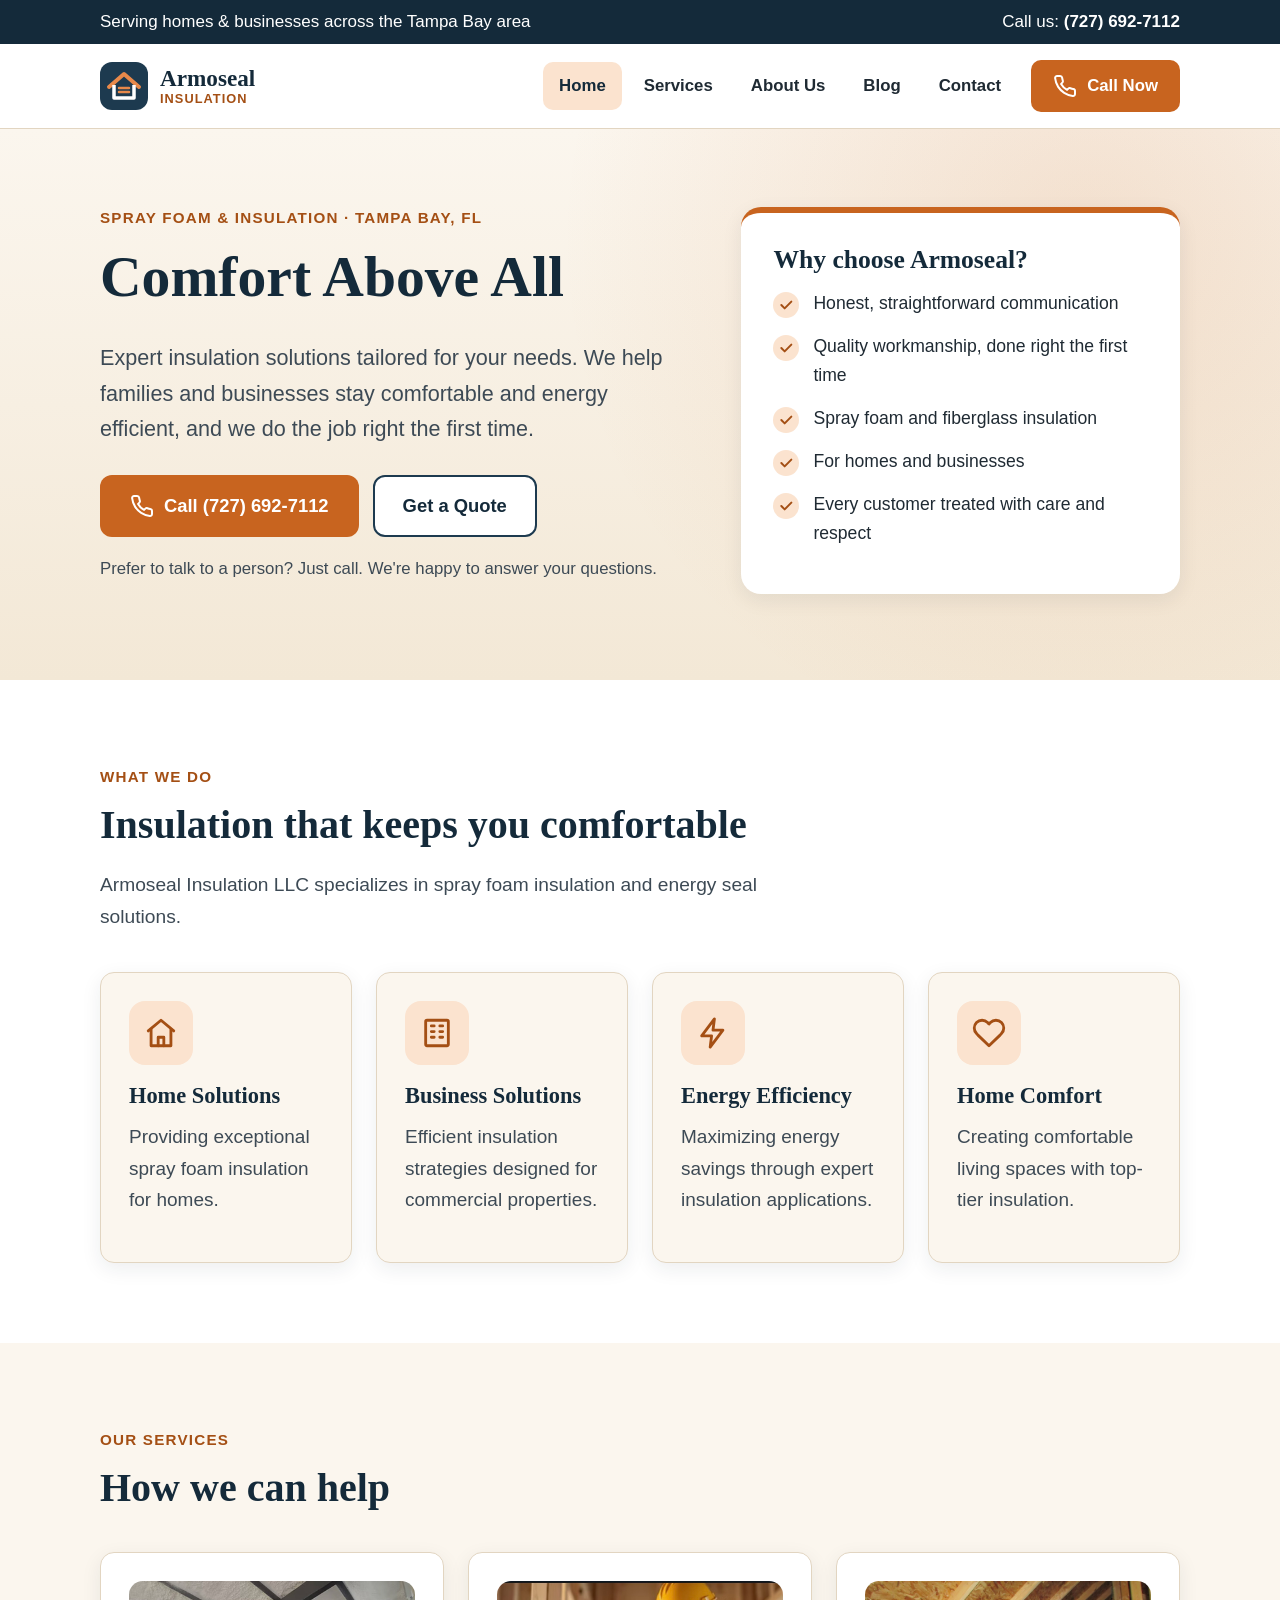
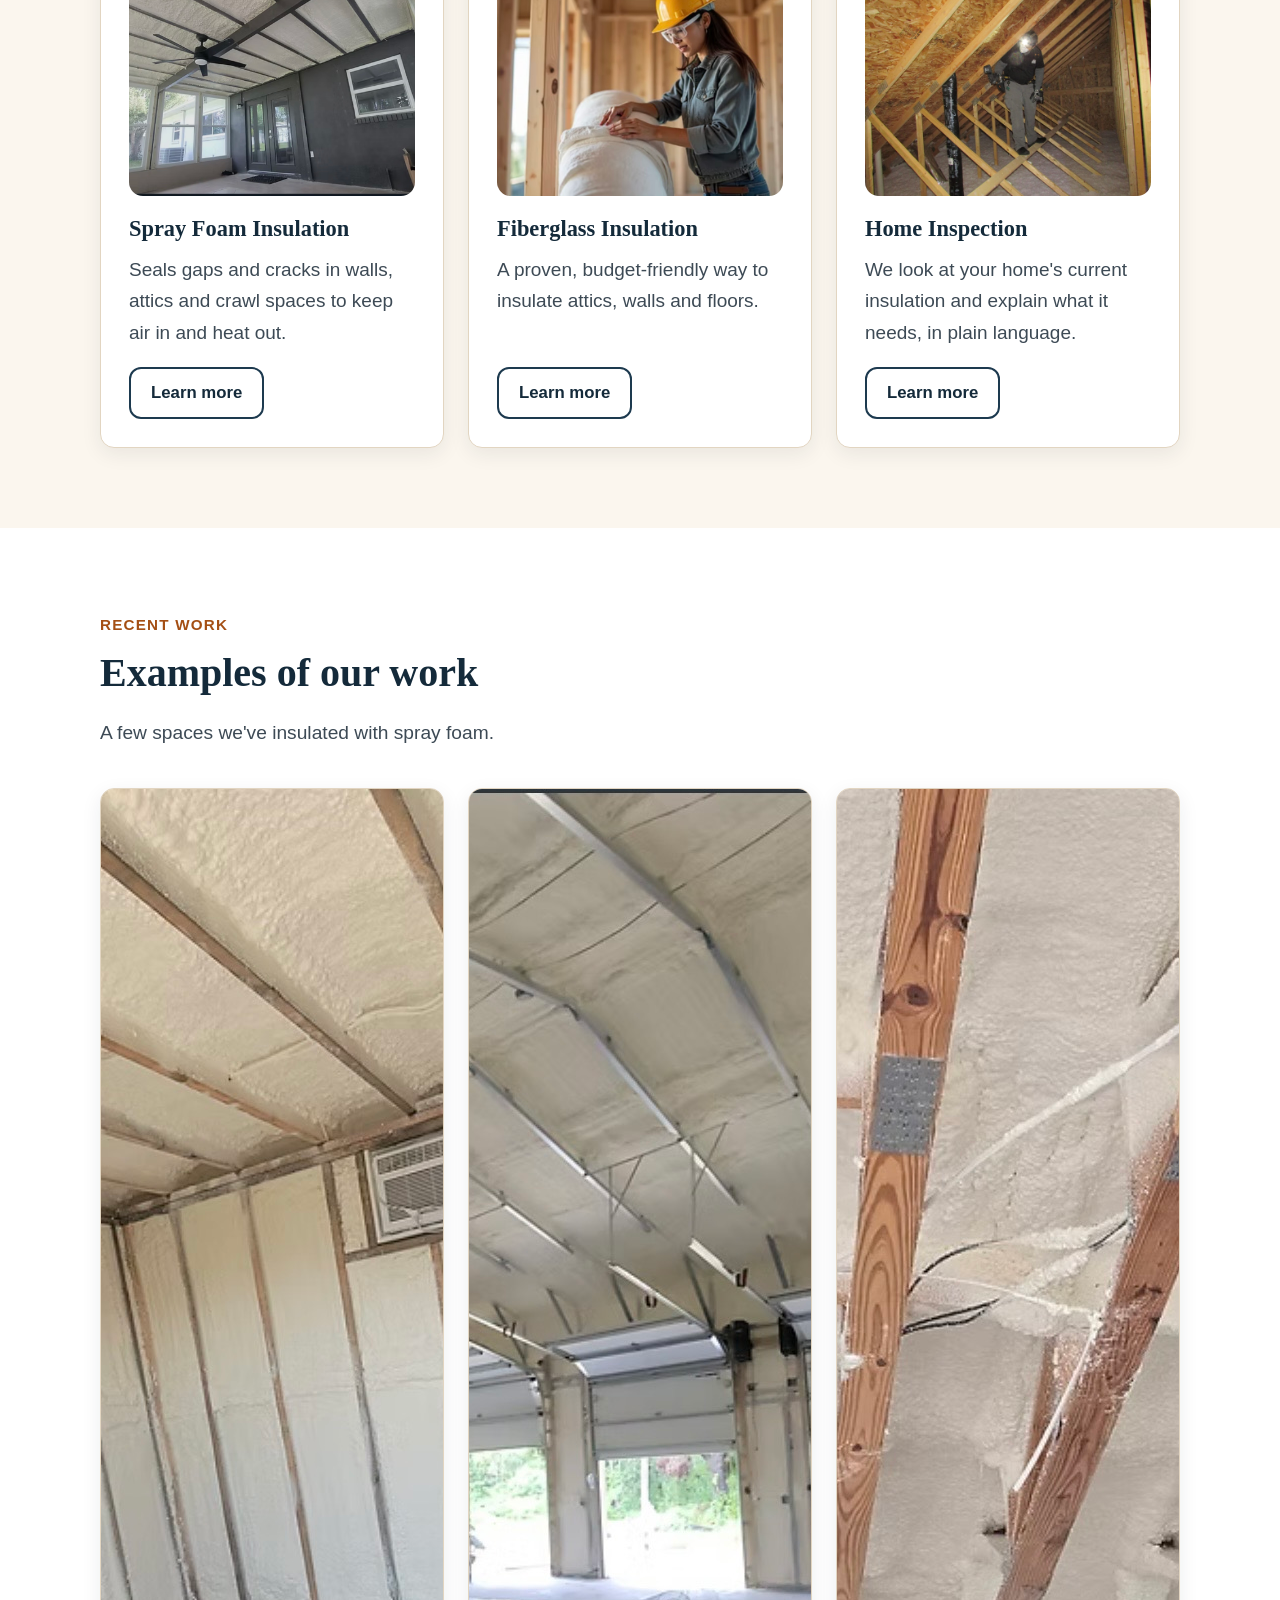
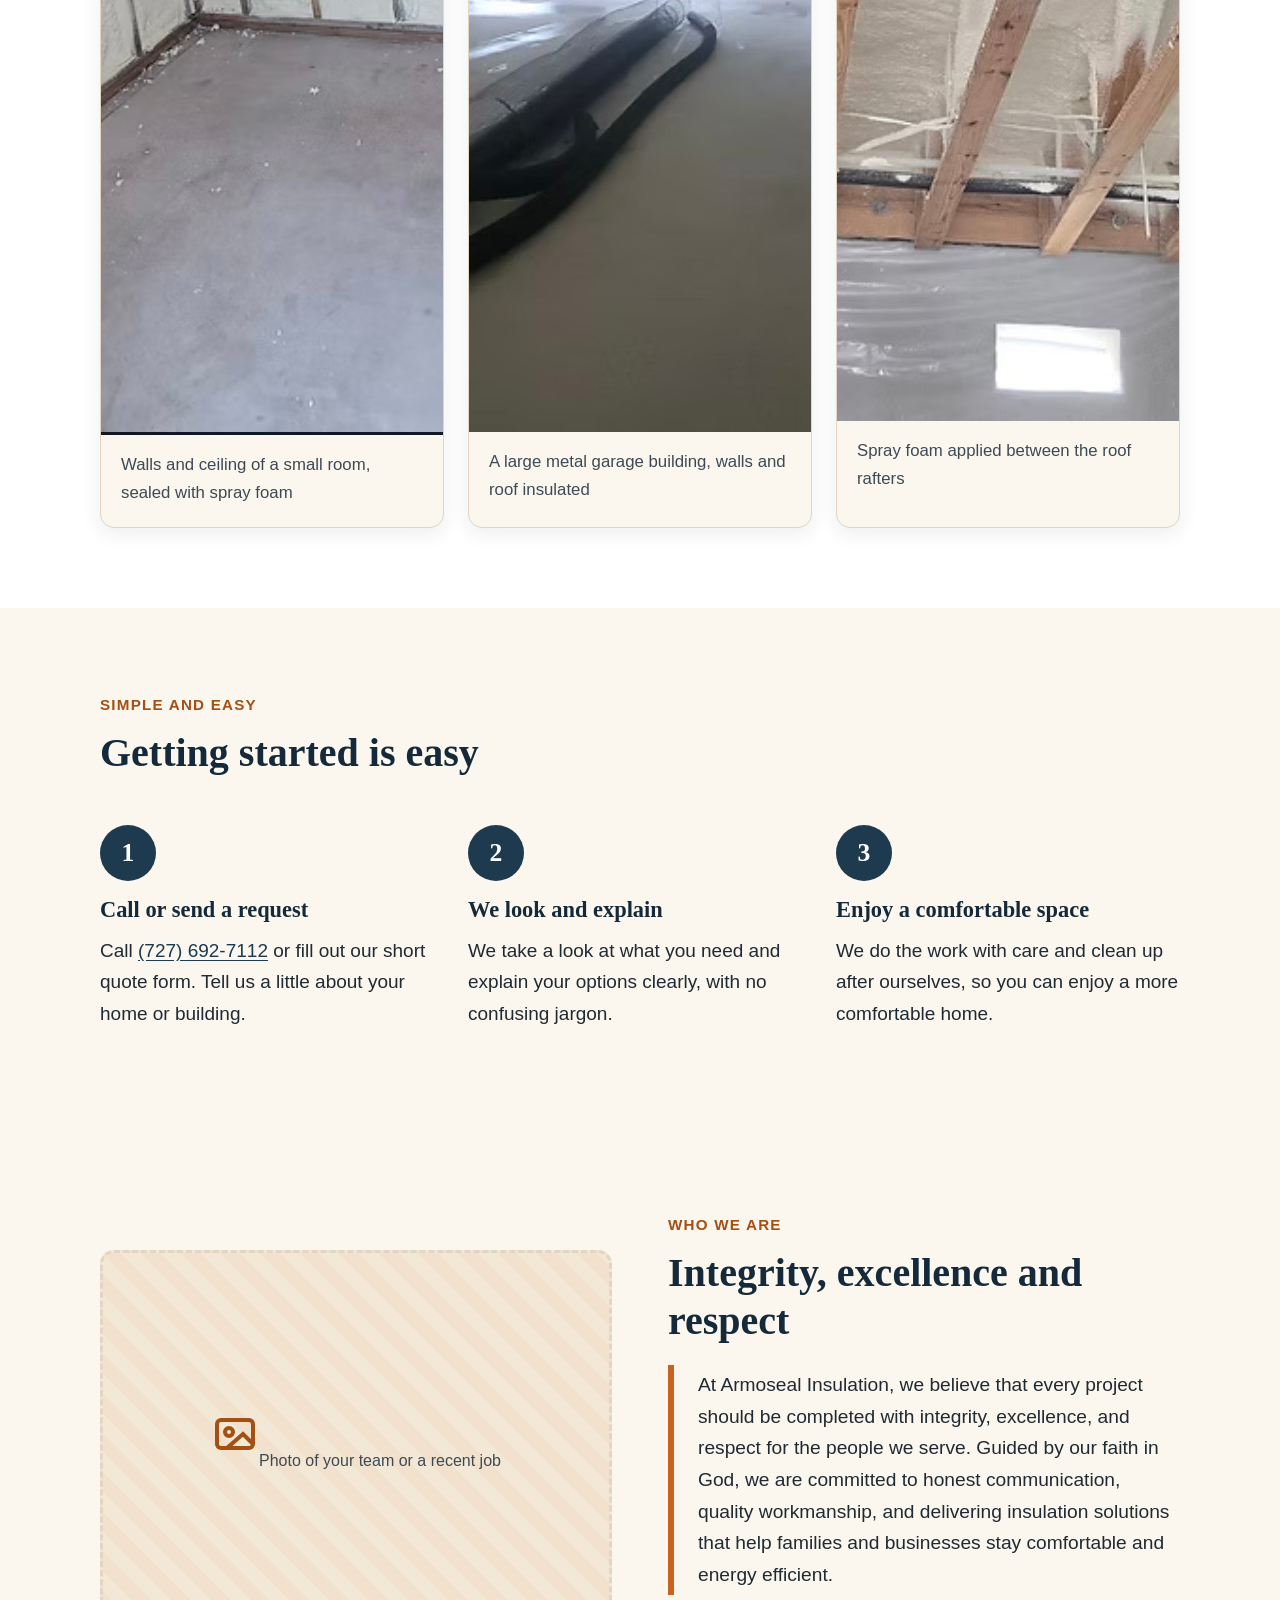
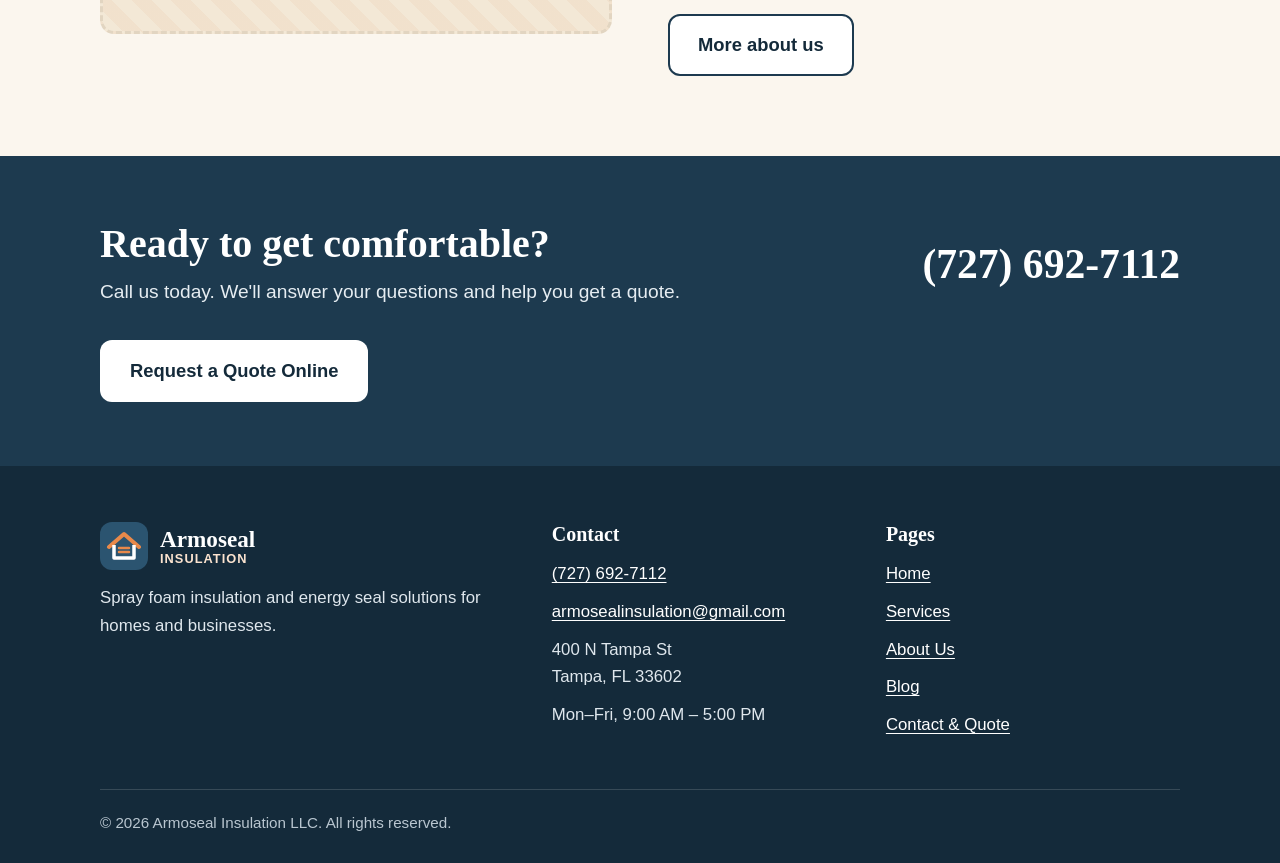
==== index.html @ 54081a8d "Add home inspection photo Co-Authored-By: Claude Opus 5.5 <noreply@anthropic.com>" ====
<!doctype html>
<html lang="en">
<head>
  <meta charset="utf-8">
  <meta name="viewport" content="width=device-width, initial-scale=1">
  <title>Armoseal Insulation | Spray Foam &amp; Insulation in Tampa, FL</title>
  <meta name="description" content="Armoseal Insulation LLC specializes in spray foam insulation and energy seal solutions for homes and businesses across the Tampa Bay area. Call (727) 692-7112.">
  <meta name="theme-color" content="#1d3a4f">
  <link rel="icon" href="images/favicon.svg" type="image/svg+xml">
  <link rel="stylesheet" href="css/styles.css">
</head>
<body>
  <a class="skip-link" href="#main">Skip to main content</a>

  <div class="topbar">
    <div class="container">
      <span class="hide-sm">Serving homes &amp; businesses across the Tampa Bay area</span>
      <span>Call us: <a href="tel:+17276927112">(727) 692-7112</a></span>
    </div>
  </div>

  <header class="site-header">
    <div class="container">
      <a class="brand" href="index.html" aria-label="Armoseal Insulation, home page">
        <svg class="brand-mark" viewBox="0 0 48 48" aria-hidden="true"><rect width="48" height="48" rx="12" fill="#1d3a4f"/><path d="M9 25 24 12l15 13" fill="none" stroke="#e8894a" stroke-width="4" stroke-linecap="round" stroke-linejoin="round"/><path d="M14 23v13h20V23" fill="none" stroke="#fff" stroke-width="3.5" stroke-linejoin="round"/><path d="M19 30h10M19 26h10" stroke="#e8894a" stroke-width="2.5" stroke-linecap="round"/></svg>
        <span class="brand-name">Armoseal<small>Insulation</small></span>
      </a>
      <button class="menu-toggle" type="button" aria-expanded="false" aria-controls="site-nav">
        <svg viewBox="0 0 24 24" fill="none" stroke="currentColor" stroke-width="2.5" stroke-linecap="round" aria-hidden="true"><path d="M4 6h16M4 12h16M4 18h16"/></svg>
        <span class="menu-label">Menu</span>
      </button>
      <nav class="nav" id="site-nav" aria-label="Main menu">
        <ul>
          <li><a href="index.html" aria-current="page">Home</a></li>
          <li><a href="services.html">Services</a></li>
          <li><a href="about.html">About Us</a></li>
          <li><a href="blog.html">Blog</a></li>
          <li><a href="contact.html">Contact</a></li>
          <li class="nav-call"><a class="btn btn-primary btn-small" href="tel:+17276927112">
            <svg viewBox="0 0 24 24" fill="none" stroke="currentColor" stroke-width="2" stroke-linecap="round" stroke-linejoin="round" aria-hidden="true"><path d="M22 16.92v3a2 2 0 0 1-2.18 2 19.79 19.79 0 0 1-8.63-3.07 19.5 19.5 0 0 1-6-6 19.79 19.79 0 0 1-3.07-8.67A2 2 0 0 1 4.11 2h3a2 2 0 0 1 2 1.72 12.84 12.84 0 0 0 .7 2.81 2 2 0 0 1-.45 2.11L8.09 9.91a16 16 0 0 0 6 6l1.27-1.27a2 2 0 0 1 2.11-.45 12.84 12.84 0 0 0 2.81.7A2 2 0 0 1 22 16.92z"/></svg>
            Call Now</a></li>
        </ul>
      </nav>
    </div>
  </header>

  <main id="main">
    <!-- Hero -->
    <section class="hero">
      <div class="container">
        <div>
          <span class="eyebrow">Spray foam &amp; insulation · Tampa Bay, FL</span>
          <h1>Comfort Above All</h1>
          <p class="lead">Expert insulation solutions tailored for your needs. We help families and businesses stay comfortable and energy efficient, and we do the job right the first time.</p>
          <div class="btn-row">
            <a class="btn btn-primary" href="tel:+17276927112">
              <svg viewBox="0 0 24 24" fill="none" stroke="currentColor" stroke-width="2" stroke-linecap="round" stroke-linejoin="round" aria-hidden="true"><path d="M22 16.92v3a2 2 0 0 1-2.18 2 19.79 19.79 0 0 1-8.63-3.07 19.5 19.5 0 0 1-6-6 19.79 19.79 0 0 1-3.07-8.67A2 2 0 0 1 4.11 2h3a2 2 0 0 1 2 1.72 12.84 12.84 0 0 0 .7 2.81 2 2 0 0 1-.45 2.11L8.09 9.91a16 16 0 0 0 6 6l1.27-1.27a2 2 0 0 1 2.11-.45 12.84 12.84 0 0 0 2.81.7A2 2 0 0 1 22 16.92z"/></svg>
              Call (727) 692-7112
            </a>
            <a class="btn btn-secondary" href="contact.html">Get a Quote</a>
          </div>
          <p class="hero-note">Prefer to talk to a person? Just call. We're happy to answer your questions.</p>
        </div>
        <aside class="hero-card" aria-labelledby="why-title">
          <h2 id="why-title">Why choose Armoseal?</h2>
          <ul class="check-list">
            <li>Honest, straightforward communication</li>
            <li>Quality workmanship, done right the first time</li>
            <li>Spray foam and fiberglass insulation</li>
            <li>For homes and businesses</li>
            <li>Every customer treated with care and respect</li>
          </ul>
        </aside>
      </div>
    </section>

    <!-- What we do -->
    <section class="section section-alt" aria-labelledby="projects-title">
      <div class="container">
        <div class="section-head">
          <span class="eyebrow">What we do</span>
          <h2 id="projects-title">Insulation that keeps you comfortable</h2>
          <p>Armoseal Insulation LLC specializes in spray foam insulation and energy seal solutions.</p>
        </div>
        <div class="grid grid-4">
          <article class="card">
            <div class="icon-badge"><svg viewBox="0 0 24 24" fill="none" stroke="currentColor" stroke-width="2" stroke-linecap="round" stroke-linejoin="round" aria-hidden="true"><path d="M3 10.5 12 3l9 7.5"/><path d="M5 9.5V21h14V9.5"/><path d="M10 21v-6h4v6"/></svg></div>
            <h3>Home Solutions</h3>
            <p>Providing exceptional spray foam insulation for homes.</p>
          </article>
          <article class="card">
            <div class="icon-badge"><svg viewBox="0 0 24 24" fill="none" stroke="currentColor" stroke-width="2" stroke-linecap="round" stroke-linejoin="round" aria-hidden="true"><rect x="4" y="3" width="16" height="18" rx="1"/><path d="M8 7h2M14 7h2M8 11h2M14 11h2M8 15h2M14 15h2"/></svg></div>
            <h3>Business Solutions</h3>
            <p>Efficient insulation strategies designed for commercial properties.</p>
          </article>
          <article class="card">
            <div class="icon-badge"><svg viewBox="0 0 24 24" fill="none" stroke="currentColor" stroke-width="2" stroke-linecap="round" stroke-linejoin="round" aria-hidden="true"><path d="M13 2 4 14h7l-1 8 9-12h-7l1-8z"/></svg></div>
            <h3>Energy Efficiency</h3>
            <p>Maximizing energy savings through expert insulation applications.</p>
          </article>
          <article class="card">
            <div class="icon-badge"><svg viewBox="0 0 24 24" fill="none" stroke="currentColor" stroke-width="2" stroke-linecap="round" stroke-linejoin="round" aria-hidden="true"><path d="M20.8 4.6a5.5 5.5 0 0 0-7.8 0L12 5.7l-1-1.1a5.5 5.5 0 0 0-7.8 7.8l1 1.1L12 21l7.8-7.5 1-1.1a5.5 5.5 0 0 0 0-7.8z"/></svg></div>
            <h3>Home Comfort</h3>
            <p>Creating comfortable living spaces with top-tier insulation.</p>
          </article>
        </div>
      </div>
    </section>

    <!-- Services preview -->
    <section class="section" aria-labelledby="services-title">
      <div class="container">
        <div class="section-head">
          <span class="eyebrow">Our services</span>
          <h2 id="services-title">How we can help</h2>
        </div>
        <div class="grid grid-3">
          <article class="card">
            <div class="photo" style="margin-bottom:20px"><img src="images/spray-foam-sunroom.jpg" alt="Sunroom ceiling sealed with white spray foam insulation between the beams" width="1071" height="702" loading="lazy"></div>
            <h3>Spray Foam Insulation</h3>
            <p>Seals gaps and cracks in walls, attics and crawl spaces to keep air in and heat out.</p>
            <a class="btn btn-secondary btn-small" href="services.html#spray-foam">Learn more</a>
          </article>
          <article class="card">
            <div class="photo" style="margin-bottom:20px"><img src="images/fiberglass-install.jpg" alt="Installer in a hard hat and safety glasses handling a roll of fiberglass insulation" width="1067" height="703" loading="lazy"></div>
            <h3>Fiberglass Insulation</h3>
            <p>A proven, budget-friendly way to insulate attics, walls and floors.</p>
            <a class="btn btn-secondary btn-small" href="services.html#fiberglass">Learn more</a>
          </article>
          <article class="card">
            <div class="photo" style="margin-bottom:20px"><img src="images/home-inspection-attic.jpg" alt="Inspector with a headlamp and thermal camera checking the insulation in an attic" width="1400" height="1050" loading="lazy"></div>
            <h3>Home Inspection</h3>
            <p>We look at your home's current insulation and explain what it needs, in plain language.</p>
            <a class="btn btn-secondary btn-small" href="services.html#inspection">Learn more</a>
          </article>
        </div>
      </div>
    </section>

    <!-- Recent work -->
    <section class="section section-alt" aria-labelledby="work-title">
      <div class="container">
        <div class="section-head">
          <span class="eyebrow">Recent work</span>
          <h2 id="work-title">Examples of our work</h2>
          <p>A few spaces we've insulated with spray foam.</p>
        </div>
        <div class="grid grid-3 gallery">
          <figure>
            <img src="images/work-room-spray-foam.jpg" alt="Small room with walls and ceiling fully covered in spray foam insulation" width="1063" height="1246" loading="lazy">
            <figcaption>Walls and ceiling of a small room, sealed with spray foam</figcaption>
          </figure>
          <figure>
            <img src="images/work-garage-spray-foam.jpg" alt="Large metal garage building with three roll-up doors, walls and roof insulated with spray foam" width="1056" height="1243" loading="lazy">
            <figcaption>A large metal garage building, walls and roof insulated</figcaption>
          </figure>
          <figure>
            <img src="images/work-ceiling-spray-foam.jpg" alt="Spray foam insulation applied between wooden roof rafters" width="1057" height="1232" loading="lazy">
            <figcaption>Spray foam applied between the roof rafters</figcaption>
          </figure>
        </div>
      </div>
    </section>

    <!-- How it works -->
    <section class="section" aria-labelledby="steps-title">
      <div class="container">
        <div class="section-head">
          <span class="eyebrow">Simple and easy</span>
          <h2 id="steps-title">Getting started is easy</h2>
        </div>
        <div class="grid grid-3 steps">
          <div class="step">
            <div class="step-num">1</div>
            <h3>Call or send a request</h3>
            <p>Call <a href="tel:+17276927112">(727) 692-7112</a> or fill out our short quote form. Tell us a little about your home or building.</p>
          </div>
          <div class="step">
            <div class="step-num">2</div>
            <h3>We look and explain</h3>
            <p>We take a look at what you need and explain your options clearly, with no confusing jargon.</p>
          </div>
          <div class="step">
            <div class="step-num">3</div>
            <h3>Enjoy a comfortable space</h3>
            <p>We do the work with care and clean up after ourselves, so you can enjoy a more comfortable home.</p>
          </div>
        </div>
      </div>
    </section>

    <!-- Who we are -->
    <section class="section" aria-labelledby="about-title">
      <div class="container split">
        <div class="photo photo-placeholder">
          <div><svg viewBox="0 0 24 24" fill="none" stroke="currentColor" stroke-width="2" aria-hidden="true"><rect x="3" y="5" width="18" height="14" rx="2"/><circle cx="9" cy="11" r="2"/><path d="m21 17-5-5-8 7"/></svg>Photo of your team or a recent job</div>
        </div>
        <div>
          <span class="eyebrow">Who we are</span>
          <h2 id="about-title">Integrity, excellence and respect</h2>
          <p class="quote-block">At Armoseal Insulation, we believe that every project should be completed with integrity, excellence, and respect for the people we serve. Guided by our faith in God, we are committed to honest communication, quality workmanship, and delivering insulation solutions that help families and businesses stay comfortable and energy efficient.</p>
          <a class="btn btn-secondary" href="about.html">More about us</a>
        </div>
      </div>
    </section>

    <!--
      TESTIMONIALS: add real customer reviews here when you have them.
      Copy this block and replace the text and name:
      <section class="section section-alt">
        <div class="container">
          <h2>What our customers say</h2>
          <div class="grid grid-3">
            <blockquote class="card"><p>"Customer's words here."</p><footer>— Name, City</footer></blockquote>
          </div>
        </div>
      </section>
    -->

    <section class="cta-band" aria-labelledby="cta-title">
      <div class="container">
        <div>
          <h2 id="cta-title">Ready to get comfortable?</h2>
          <p>Call us today. We'll answer your questions and help you get a quote.</p>
        </div>
        <div class="btn-row">
          <a class="big-phone" href="tel:+17276927112">(727) 692-7112</a>
        </div>
        <div class="btn-row">
          <a class="btn btn-light" href="contact.html">Request a Quote Online</a>
        </div>
      </div>
    </section>
  </main>

  <footer class="site-footer">
    <div class="container">
      <div class="footer-grid">
        <div>
          <a class="brand" href="index.html">
            <svg class="brand-mark" viewBox="0 0 48 48" aria-hidden="true"><rect width="48" height="48" rx="12" fill="#2b5470"/><path d="M9 25 24 12l15 13" fill="none" stroke="#e8894a" stroke-width="4" stroke-linecap="round" stroke-linejoin="round"/><path d="M14 23v13h20V23" fill="none" stroke="#fff" stroke-width="3.5" stroke-linejoin="round"/><path d="M19 30h10M19 26h10" stroke="#e8894a" stroke-width="2.5" stroke-linecap="round"/></svg>
            <span class="brand-name">Armoseal<small>Insulation</small></span>
          </a>
          <p>Spray foam insulation and energy seal solutions for homes and businesses.</p>
        </div>
        <div>
          <h2>Contact</h2>
          <ul>
            <li><a href="tel:+17276927112">(727) 692-7112</a></li>
            <li><a href="mailto:armosealinsulation@gmail.com">armosealinsulation@gmail.com</a></li>
            <li>400 N Tampa St<br>Tampa, FL 33602</li>
            <li>Mon–Fri, 9:00 AM – 5:00 PM</li>
          </ul>
        </div>
        <div>
          <h2>Pages</h2>
          <ul>
            <li><a href="index.html">Home</a></li>
            <li><a href="services.html">Services</a></li>
            <li><a href="about.html">About Us</a></li>
            <li><a href="blog.html">Blog</a></li>
            <li><a href="contact.html">Contact &amp; Quote</a></li>
          </ul>
        </div>
      </div>
      <div class="footer-bottom">© <span id="year">2026</span> Armoseal Insulation LLC. All rights reserved.</div>
    </div>
  </footer>

  <div class="call-bar">
    <a class="btn btn-primary" href="tel:+17276927112">
      <svg viewBox="0 0 24 24" fill="none" stroke="currentColor" stroke-width="2" stroke-linecap="round" stroke-linejoin="round" aria-hidden="true"><path d="M22 16.92v3a2 2 0 0 1-2.18 2 19.79 19.79 0 0 1-8.63-3.07 19.5 19.5 0 0 1-6-6 19.79 19.79 0 0 1-3.07-8.67A2 2 0 0 1 4.11 2h3a2 2 0 0 1 2 1.72 12.84 12.84 0 0 0 .7 2.81 2 2 0 0 1-.45 2.11L8.09 9.91a16 16 0 0 0 6 6l1.27-1.27a2 2 0 0 1 2.11-.45 12.84 12.84 0 0 0 2.81.7A2 2 0 0 1 22 16.92z"/></svg>
      Call Us
    </a>
    <a class="btn btn-secondary" href="contact.html">Get a Quote</a>
  </div>

  <script src="js/main.js"></script>
</body>
</html>
---- css/styles.css ----
/* Armoseal Insulation — site styles
   Warm, high-contrast, large-type design for easy reading. */

:root {
  --cream: #fbf6ee;
  --sand: #f3e8d6;
  --white: #ffffff;
  --ink: #1f2a33;          /* main text: very dark slate */
  --ink-soft: #3d4a55;     /* secondary text, still high contrast */
  --navy: #1d3a4f;         /* trust color */
  --navy-dark: #142a3a;
  --amber: #c8641f;        /* warm accent (buttons) */
  --amber-dark: #a44f14;
  --amber-light: #fbe3cf;
  --line: #e2d5c1;
  --radius: 14px;
  --shadow: 0 6px 20px rgba(31, 42, 51, 0.08);
  --max: 1120px;
  --font: -apple-system, BlinkMacSystemFont, "Segoe UI", Roboto, "Helvetica Neue", Arial, sans-serif;
  --serif: Georgia, "Times New Roman", serif;
}

*, *::before, *::after { box-sizing: border-box; }

html { scroll-behavior: smooth; }

body {
  margin: 0;
  font-family: var(--font);
  font-size: 19px;
  line-height: 1.65;
  color: var(--ink);
  background: var(--cream);
  -webkit-text-size-adjust: 100%;
}

img { max-width: 100%; display: block; }

a { color: var(--navy); text-underline-offset: 3px; }
a:hover { color: var(--amber-dark); }

:focus-visible {
  outline: 4px solid var(--amber);
  outline-offset: 3px;
  border-radius: 6px;
}

h1, h2, h3 {
  font-family: var(--serif);
  color: var(--navy-dark);
  line-height: 1.2;
  margin: 0 0 0.5em;
}
h1 { font-size: clamp(2.3rem, 5vw, 3.6rem); }
h2 { font-size: clamp(1.8rem, 3.5vw, 2.5rem); }
h3 { font-size: 1.4rem; }

p { margin: 0 0 1em; }

.container {
  width: 100%;
  max-width: var(--max);
  margin: 0 auto;
  padding: 0 20px;
}

.skip-link {
  position: absolute;
  left: -9999px;
  top: 0;
  background: var(--navy);
  color: #fff;
  padding: 12px 18px;
  z-index: 100;
}
.skip-link:focus { left: 12px; top: 12px; color: #fff; }

/* ---------- Top phone strip ---------- */
.topbar {
  background: var(--navy-dark);
  color: #fff;
  font-size: 17px;
}
.topbar .container {
  display: flex;
  justify-content: space-between;
  align-items: center;
  gap: 12px;
  padding-top: 8px;
  padding-bottom: 8px;
  flex-wrap: wrap;
}
.topbar a { color: #fff; font-weight: 700; text-decoration: none; }
.topbar a:hover { text-decoration: underline; color: #fff; }

/* ---------- Header / nav ---------- */
.site-header {
  background: var(--white);
  border-bottom: 1px solid var(--line);
  position: sticky;
  top: 0;
  z-index: 50;
}
.site-header .container {
  display: flex;
  align-items: center;
  justify-content: space-between;
  gap: 16px;
  min-height: 84px;
}

.brand {
  display: flex;
  align-items: center;
  gap: 12px;
  text-decoration: none;
  color: var(--navy-dark);
}
.brand-mark {
  width: 48px;
  height: 48px;
  flex: none;
}
.brand-name {
  font-family: var(--serif);
  font-size: 1.45rem;
  font-weight: 700;
  line-height: 1.1;
}
.brand-name small {
  display: block;
  font-family: var(--font);
  font-size: 0.8rem;
  font-weight: 600;
  letter-spacing: 0.08em;
  text-transform: uppercase;
  color: var(--amber-dark);
}

.nav ul {
  list-style: none;
  margin: 0;
  padding: 0;
  display: flex;
  align-items: center;
  gap: 6px;
}
.nav a {
  display: block;
  padding: 10px 16px;
  font-size: 1.05rem;
  font-weight: 600;
  text-decoration: none;
  color: var(--ink);
  border-radius: 10px;
}
.nav a:hover { background: var(--sand); color: var(--navy-dark); }
.nav a[aria-current="page"] {
  color: var(--navy-dark);
  background: var(--amber-light);
}
.nav .nav-call { margin-left: 8px; }
.nav .nav-call a { display: inline-flex; padding: 10px 20px; color: #fff; }
.nav .nav-call a:hover { background: var(--amber-dark); color: #fff; }

.menu-toggle {
  display: none;
  align-items: center;
  gap: 8px;
  font: inherit;
  font-weight: 700;
  font-size: 1.05rem;
  background: var(--navy);
  color: #fff;
  border: 0;
  border-radius: 10px;
  padding: 12px 18px;
  min-height: 52px;
  cursor: pointer;
}
.menu-toggle svg { width: 24px; height: 24px; }

/* ---------- Buttons ---------- */
.btn {
  display: inline-flex;
  align-items: center;
  justify-content: center;
  gap: 10px;
  min-height: 58px;
  padding: 14px 28px;
  font: inherit;
  font-size: 1.15rem;
  font-weight: 700;
  text-decoration: none;
  border-radius: 12px;
  border: 2px solid transparent;
  cursor: pointer;
  transition: background 0.15s ease, transform 0.15s ease;
}
.btn svg { width: 24px; height: 24px; flex: none; }
.btn:active { transform: translateY(1px); }

.btn-primary { background: var(--amber); color: #fff; }
.btn-primary:hover { background: var(--amber-dark); color: #fff; }

.btn-secondary { background: var(--white); color: var(--navy-dark); border-color: var(--navy); }
.btn-secondary:hover { background: var(--navy); color: #fff; }

.btn-light { background: #fff; color: var(--navy-dark); }
.btn-light:hover { background: var(--amber-light); color: var(--navy-dark); }

.btn-small { min-height: 50px; padding: 10px 20px; font-size: 1.05rem; }

.btn-row { display: flex; flex-wrap: wrap; gap: 14px; }

/* ---------- Hero ---------- */
.hero {
  background:
    radial-gradient(circle at 85% 20%, rgba(200, 100, 31, 0.14), transparent 45%),
    linear-gradient(180deg, var(--cream), var(--sand));
  padding: 72px 0 80px;
}
.hero .container {
  display: grid;
  grid-template-columns: 1.15fr 0.85fr;
  gap: 48px;
  align-items: center;
}
.eyebrow {
  display: inline-block;
  font-size: 0.95rem;
  font-weight: 700;
  letter-spacing: 0.08em;
  text-transform: uppercase;
  color: var(--amber-dark);
  margin-bottom: 12px;
}
.hero .lead {
  font-size: 1.35rem;
  color: var(--ink-soft);
  max-width: 34em;
  margin-bottom: 28px;
}
.hero-note {
  margin-top: 18px;
  font-size: 1.05rem;
  color: var(--ink-soft);
}

.hero-card {
  background: var(--white);
  border-radius: 20px;
  box-shadow: var(--shadow);
  padding: 32px;
  border-top: 6px solid var(--amber);
}
.hero-card h2 { font-size: 1.6rem; }
.check-list {
  list-style: none;
  padding: 0;
  margin: 0;
}
.check-list li {
  position: relative;
  padding-left: 40px;
  margin-bottom: 14px;
  font-size: 1.1rem;
}
.check-list li::before {
  content: "";
  position: absolute;
  left: 0;
  top: 3px;
  width: 26px;
  height: 26px;
  border-radius: 50%;
  background: var(--amber-light) url("data:image/svg+xml,%3Csvg xmlns='http://www.w3.org/2000/svg' viewBox='0 0 24 24' fill='none' stroke='%23a44f14' stroke-width='3' stroke-linecap='round' stroke-linejoin='round'%3E%3Cpath d='M5 12l5 5L20 7'/%3E%3C/svg%3E") center / 16px no-repeat;
}

/* ---------- Sections ---------- */
.section { padding: 80px 0; }
.section-alt { background: var(--white); }
.section-head { max-width: 720px; margin-bottom: 40px; }
.section-head p { font-size: 1.2rem; color: var(--ink-soft); }
.center { text-align: center; margin-left: auto; margin-right: auto; }

.page-hero {
  background: linear-gradient(180deg, var(--sand), var(--cream));
  padding: 56px 0 48px;
}
.page-hero p { font-size: 1.3rem; color: var(--ink-soft); max-width: 40em; margin: 0; }

/* Cards */
.grid {
  display: grid;
  gap: 24px;
}
.grid-4 { grid-template-columns: repeat(4, 1fr); }
.grid-3 { grid-template-columns: repeat(3, 1fr); }
.grid-2 { grid-template-columns: repeat(2, 1fr); }

.card {
  background: var(--white);
  border: 1px solid var(--line);
  border-radius: var(--radius);
  padding: 28px;
  box-shadow: var(--shadow);
  display: flex;
  flex-direction: column;
}
.section-alt .card { background: var(--cream); }
.card p { color: var(--ink-soft); }
.card .btn { margin-top: auto; align-self: flex-start; }

.icon-badge {
  width: 64px;
  height: 64px;
  border-radius: 16px;
  background: var(--amber-light);
  color: var(--amber-dark);
  display: grid;
  place-items: center;
  margin-bottom: 18px;
}
.icon-badge svg { width: 34px; height: 34px; }

/* Photo placeholders (swap for real photos in /images) */
.photo {
  border-radius: var(--radius);
  overflow: hidden;
  background: var(--sand);
  aspect-ratio: 4 / 3;
}
.photo img { width: 100%; height: 100%; object-fit: cover; }
.photo-placeholder {
  display: grid;
  place-items: center;
  text-align: center;
  color: var(--ink-soft);
  font-size: 1rem;
  border: 3px dashed var(--line);
  background:
    repeating-linear-gradient(45deg, transparent 0 14px, rgba(200, 100, 31, 0.05) 14px 28px),
    var(--sand);
  padding: 20px;
}
.photo-placeholder svg { width: 48px; height: 48px; margin: 0 auto 8px; color: var(--amber-dark); }

/* Recent work gallery */
.gallery figure {
  margin: 0;
  background: var(--white);
  border: 1px solid var(--line);
  border-radius: var(--radius);
  overflow: hidden;
  box-shadow: var(--shadow);
}
.section-alt .gallery figure { background: var(--cream); }
.gallery img {
  width: 100%;
  aspect-ratio: 4 / 5;
  object-fit: cover;
}
.gallery figcaption {
  padding: 16px 20px 20px;
  font-size: 1.05rem;
  color: var(--ink-soft);
}
@media (min-width: 641px) and (max-width: 1000px) {
  .gallery { grid-template-columns: repeat(3, 1fr); }
}

/* Service rows */
.service {
  display: grid;
  grid-template-columns: 0.9fr 1.1fr;
  gap: 40px;
  align-items: center;
  padding: 40px 0;
  border-bottom: 1px solid var(--line);
}
.service:last-child { border-bottom: 0; }
.service:nth-child(even) .photo { order: 2; }
.service ul { padding-left: 1.2em; margin: 0 0 1.4em; }
.service li { margin-bottom: 6px; }

/* Steps */
.steps { counter-reset: step; }
.step { position: relative; padding-top: 8px; }
.step-num {
  width: 56px;
  height: 56px;
  border-radius: 50%;
  background: var(--navy);
  color: #fff;
  font-family: var(--serif);
  font-size: 1.6rem;
  font-weight: 700;
  display: grid;
  place-items: center;
  margin-bottom: 16px;
}

/* About split */
.split {
  display: grid;
  grid-template-columns: 1fr 1fr;
  gap: 56px;
  align-items: center;
}
.photo-square { aspect-ratio: 1 / 1; margin: 0; box-shadow: var(--shadow); }
.founder p { font-size: 1.1rem; }
.narrow { max-width: 820px; }
.quote-block {
  border-left: 6px solid var(--amber);
  padding: 4px 0 4px 24px;
  font-size: 1.2rem;
  color: var(--ink);
}

.values .card { text-align: left; }

/* CTA band */
.cta-band {
  background: var(--navy);
  color: #fff;
  padding: 64px 0;
}
.cta-band .container {
  display: flex;
  justify-content: space-between;
  align-items: center;
  gap: 32px;
  flex-wrap: wrap;
}
.cta-band h2 { color: #fff; margin-bottom: 8px; }
.cta-band p { font-size: 1.2rem; margin: 0; color: #e6edf2; }
.big-phone {
  font-family: var(--serif);
  font-size: clamp(1.8rem, 4vw, 2.6rem);
  font-weight: 700;
  color: #fff;
  text-decoration: none;
  white-space: nowrap;
}
.big-phone:hover { color: var(--amber-light); }

/* ---------- Contact ---------- */
.contact-grid {
  display: grid;
  grid-template-columns: 0.9fr 1.1fr;
  gap: 40px;
  align-items: start;
}
.contact-item {
  display: flex;
  gap: 18px;
  align-items: flex-start;
  padding: 20px 0;
  border-bottom: 1px solid var(--line);
}
.contact-item:last-child { border-bottom: 0; }
.contact-item .icon-badge { margin: 0; width: 56px; height: 56px; flex: none; }
.contact-item h3 { margin-bottom: 4px; font-size: 1.2rem; }
.contact-item p { margin: 0; }
.contact-item > div:last-child { min-width: 0; }
.contact-item a { font-weight: 700; font-size: 1.15rem; overflow-wrap: anywhere; }
.contact-grid > * { min-width: 0; }

.form-card { padding: 36px; }
.field { margin-bottom: 22px; }
.field label {
  display: block;
  font-weight: 700;
  margin-bottom: 8px;
  font-size: 1.1rem;
}
.field .hint { font-weight: 400; color: var(--ink-soft); font-size: 1rem; }
.field input,
.field select,
.field textarea {
  width: 100%;
  font: inherit;
  font-size: 1.1rem;
  padding: 14px 16px;
  min-height: 56px;
  border: 2px solid #b9ab95;
  border-radius: 10px;
  background: #fff;
  color: var(--ink);
}
.field textarea { min-height: 140px; resize: vertical; }
.field input:focus,
.field select:focus,
.field textarea:focus {
  outline: none;
  border-color: var(--navy);
  box-shadow: 0 0 0 4px rgba(29, 58, 79, 0.18);
}
.form-note { font-size: 1rem; color: var(--ink-soft); margin-top: 14px; }

/* Things the owner still needs to fill in */
.todo {
  background: #fff4c2;
  border: 2px dashed #c9a400;
  border-radius: 6px;
  padding: 0 6px;
}

/* ---------- Footer ---------- */
.site-footer {
  background: var(--navy-dark);
  color: #dfe7ed;
  padding: 56px 0 28px;
  font-size: 1.05rem;
}
.site-footer a { color: #fff; }
.site-footer a:hover { color: var(--amber-light); }
.footer-grid {
  display: grid;
  grid-template-columns: 1.4fr 1fr 1fr;
  gap: 40px;
}
.site-footer h2 {
  color: #fff;
  font-size: 1.25rem;
  margin-bottom: 14px;
}
.site-footer ul { list-style: none; padding: 0; margin: 0; }
.site-footer li { margin-bottom: 10px; }
.site-footer .brand { color: #fff; margin-bottom: 14px; }
.site-footer .brand-name small { color: var(--amber-light); }
.footer-bottom {
  border-top: 1px solid rgba(255, 255, 255, 0.15);
  margin-top: 40px;
  padding-top: 20px;
  font-size: 0.95rem;
  color: #b9c6d0;
}

/* Sticky call bar for phones */
.call-bar { display: none; }

/* ---------- Responsive ---------- */
@media (max-width: 1000px) {
  .grid-4 { grid-template-columns: repeat(2, 1fr); }
  .grid-3 { grid-template-columns: 1fr; }
  .hero .container,
  .split,
  .contact-grid,
  .service { grid-template-columns: 1fr; gap: 32px; }
  .service:nth-child(even) .photo { order: 0; }
  .footer-grid { grid-template-columns: 1fr 1fr; }
}

@media (max-width: 860px) {
  .menu-toggle { display: inline-flex; }
  .nav {
    display: none;
    position: absolute;
    top: 100%;
    left: 0;
    right: 0;
    background: var(--white);
    border-bottom: 1px solid var(--line);
    box-shadow: var(--shadow);
  }
  .nav.open { display: block; }
  .nav ul {
    flex-direction: column;
    align-items: stretch;
    padding: 12px 20px 20px;
    gap: 4px;
  }
  .nav a { padding: 16px; font-size: 1.2rem; }
  .nav .nav-call { margin: 8px 0 0; }
  .nav .nav-call .btn { width: 100%; }
}

@media (max-width: 640px) {
  body { font-size: 18px; padding-bottom: 76px; }
  .container { padding: 0 16px; }
  .topbar .hide-sm { display: none; }
  .topbar .container { justify-content: center; }
  .site-header .container { min-height: 72px; }
  .brand-mark { width: 40px; height: 40px; }
  .brand-name { font-size: 1.2rem; }
  .hero { padding: 44px 0 52px; }
  .hero .lead { font-size: 1.2rem; }
  .btn-row .btn { width: 100%; }
  .section { padding: 56px 0; }
  .grid-4, .grid-2 { grid-template-columns: 1fr; }
  .footer-grid { grid-template-columns: 1fr; gap: 28px; }
  .hero-card, .form-card, .card { padding: 24px; }

  .call-bar {
    display: flex;
    position: fixed;
    left: 0;
    right: 0;
    bottom: 0;
    z-index: 60;
    gap: 10px;
    padding: 10px 12px calc(10px + env(safe-area-inset-bottom));
    background: var(--white);
    border-top: 1px solid var(--line);
    box-shadow: 0 -4px 16px rgba(31, 42, 51, 0.1);
  }
  .call-bar .btn { flex: 1; min-height: 56px; padding: 10px; font-size: 1.1rem; }
}

@media (prefers-reduced-motion: reduce) {
  html { scroll-behavior: auto; }
  .btn { transition: none; }
}

/* ---------- Blog ---------- */
.post-grid { align-items: stretch; }
.post-card {
  display: flex;
  flex-direction: column;
  text-decoration: none;
  color: var(--ink);
  transition: transform .15s ease, box-shadow .15s ease;
}
.post-card:hover, .post-card:focus-visible { transform: translateY(-3px); box-shadow: 0 12px 28px rgba(31, 42, 51, 0.14); }
.post-card h2 { font-size: 1.35rem; margin: 10px 0 12px; color: var(--navy-dark); }
.post-card p { color: var(--ink-soft); flex: 1; }
.post-tag {
  align-self: flex-start;
  background: var(--amber-light);
  color: var(--amber-dark);
  font-weight: 700;
  font-size: .9rem;
  padding: 4px 12px;
  border-radius: 999px;
}
.read-more { font-weight: 700; color: var(--amber-dark); margin-top: 8px; }

.article { padding: 56px 0 80px; background: var(--white); }
.article h1 { font-size: clamp(2rem, 4.5vw, 2.8rem); line-height: 1.15; margin: 8px 0 10px; }
.article h2 { font-size: 1.6rem; margin: 40px 0 12px; }
.article p, .article li { font-size: 1.15rem; line-height: 1.7; }
.article ul, .article ol { padding-left: 1.3em; }
.article li { margin-bottom: 10px; }
.article a { color: var(--amber-dark); }
.back-link { display: table; font-weight: 700; margin-bottom: 24px; text-decoration: none; }
.article-byline { color: var(--ink-soft); margin: 0 0 28px; }
.quick-answer {
  background: var(--cream);
  border-left: 6px solid var(--amber);
  border-radius: var(--radius);
  padding: 22px 26px;
  margin-bottom: 12px;
}
.quick-answer h2 { margin: 0 0 6px; font-size: 1.25rem; }
.quick-answer p { margin: 0; font-size: 1.2rem; }
.compare { width: 100%; border-collapse: collapse; margin: 12px 0 8px; font-size: 1.05rem; }
.compare th, .compare td { text-align: left; padding: 14px 12px; border-bottom: 1px solid var(--line); vertical-align: top; }
.compare thead th { background: var(--sand); }
.compare tbody th { width: 34%; }
.article-note { margin-top: 40px; padding-top: 20px; border-top: 1px solid var(--line); color: var(--ink-soft); font-size: 1.05rem !important; }
.related { background: var(--cream); border-radius: var(--radius); padding: 8px 26px 18px; margin-top: 28px; }
.related h2 { font-size: 1.3rem; margin-top: 18px; }
@media (max-width: 640px) {
  .compare { font-size: .98rem; }
  .compare th, .compare td { padding: 10px 6px; }
  .quick-answer { padding: 18px; }
}
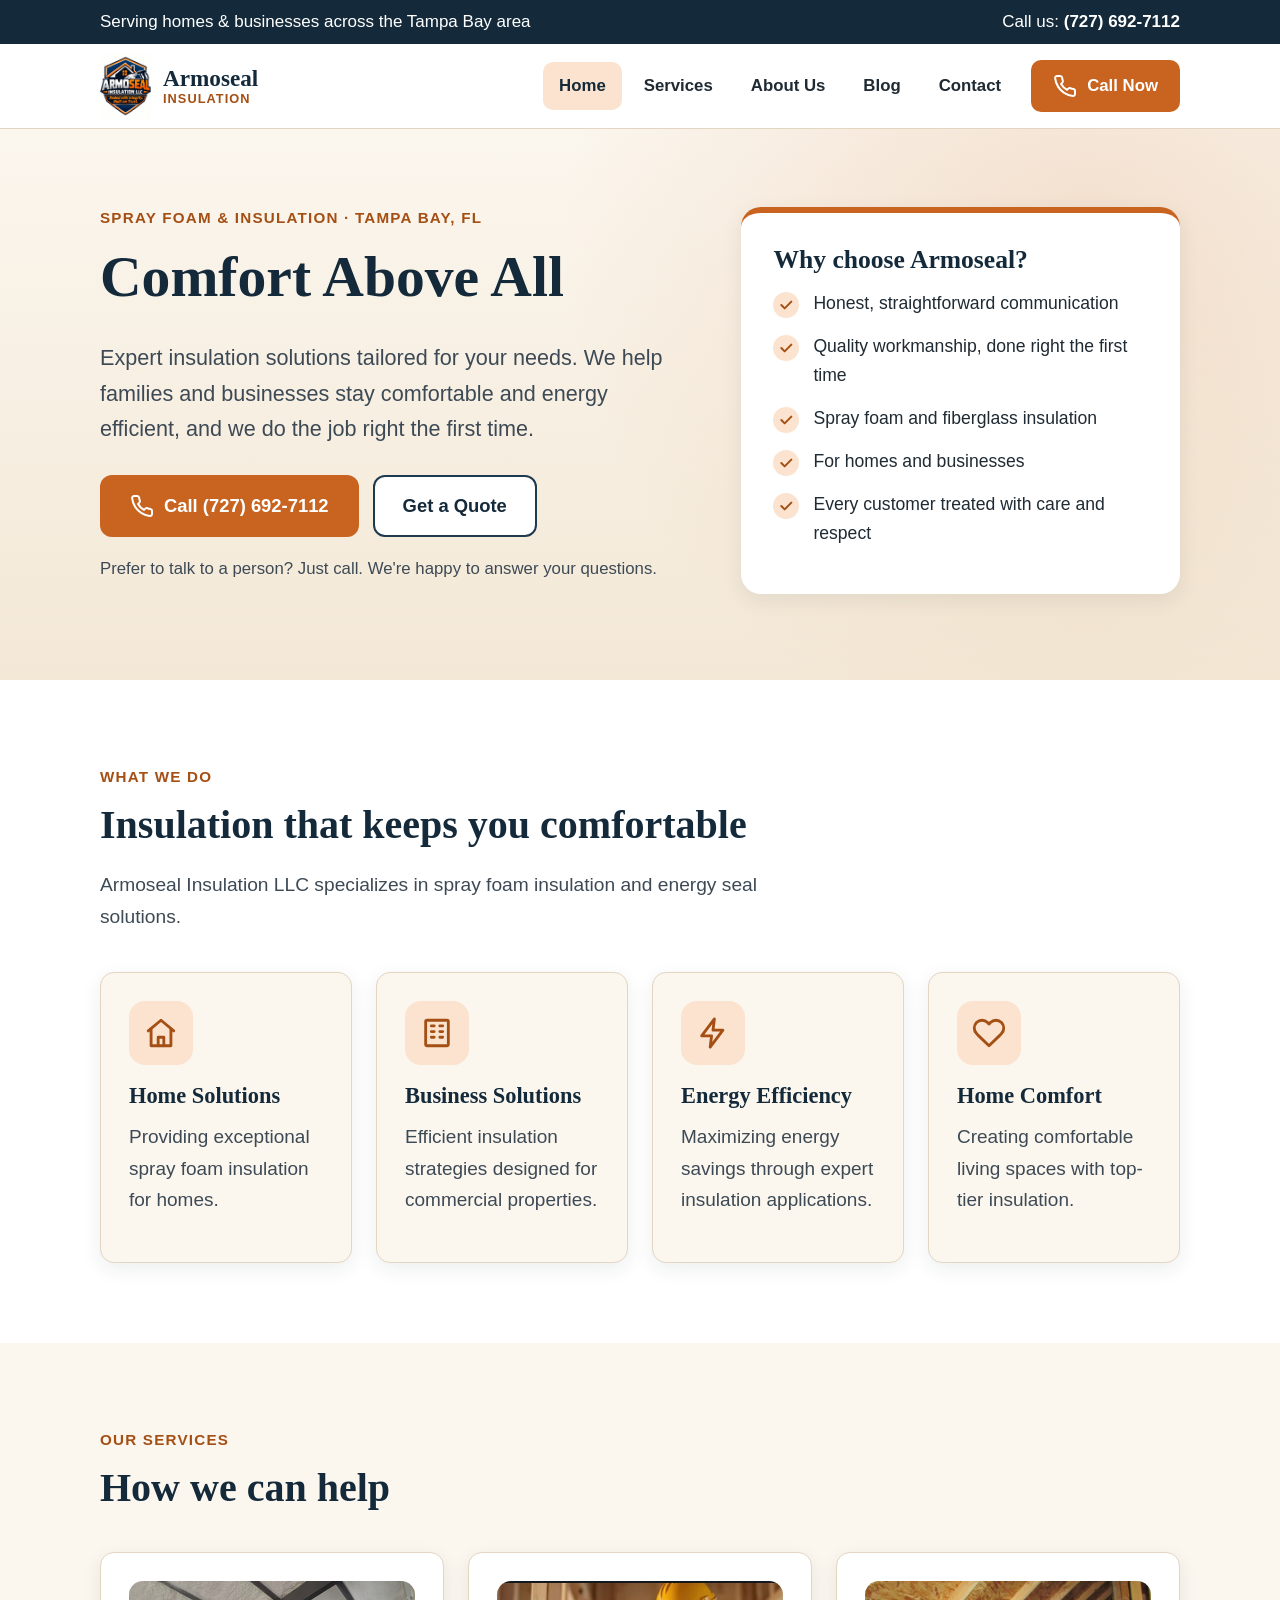
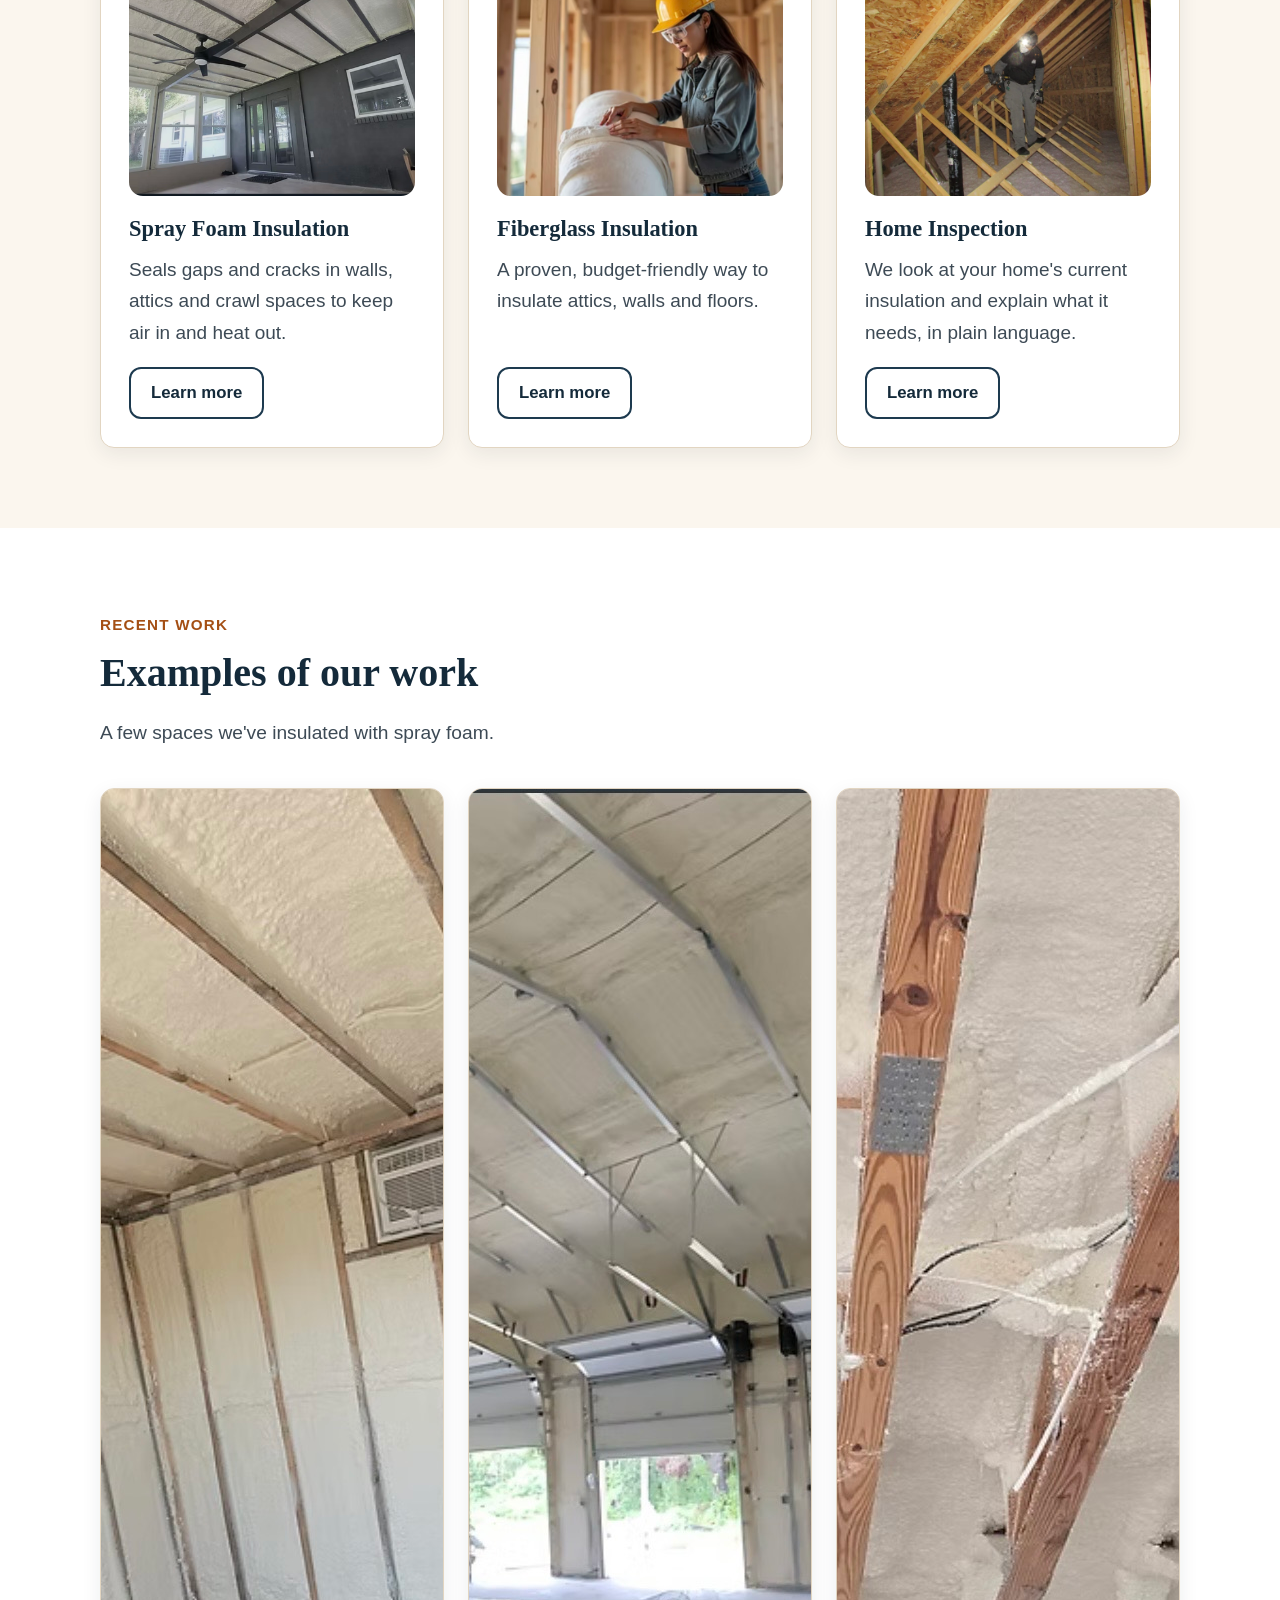
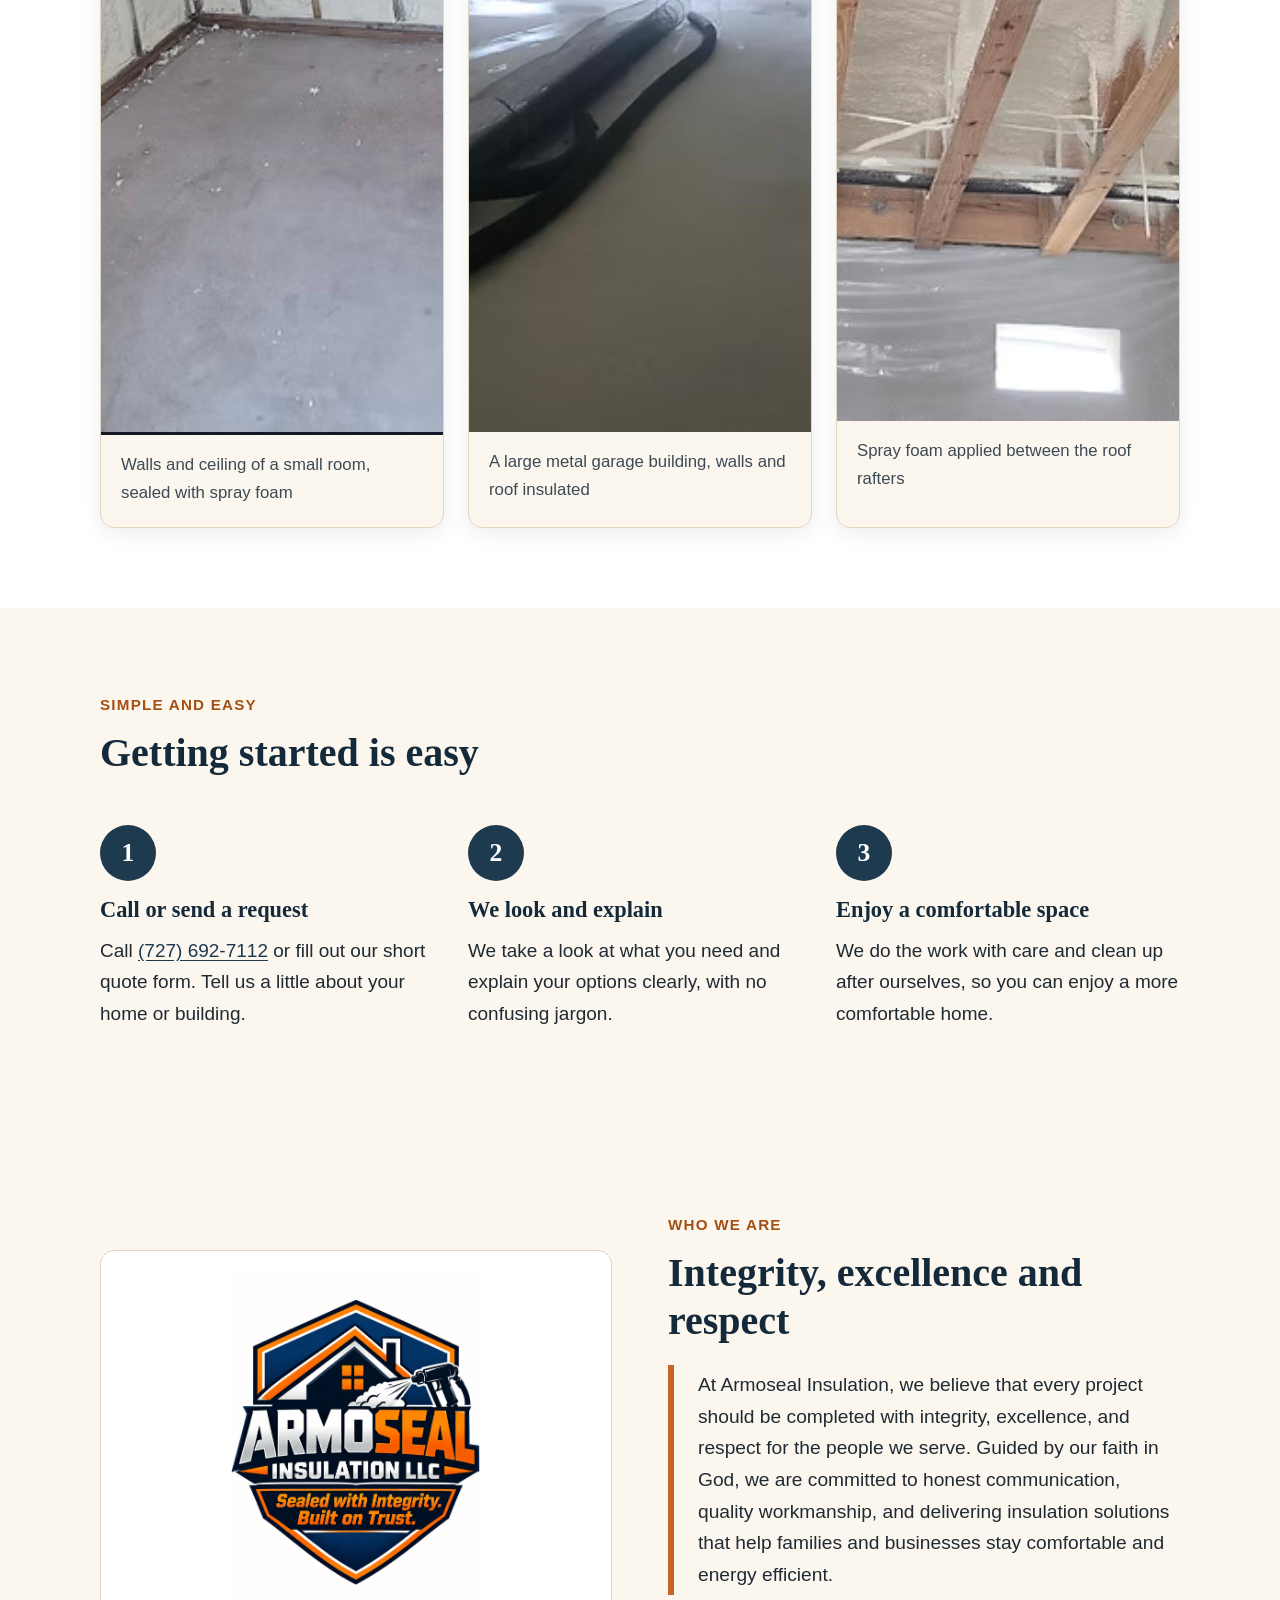
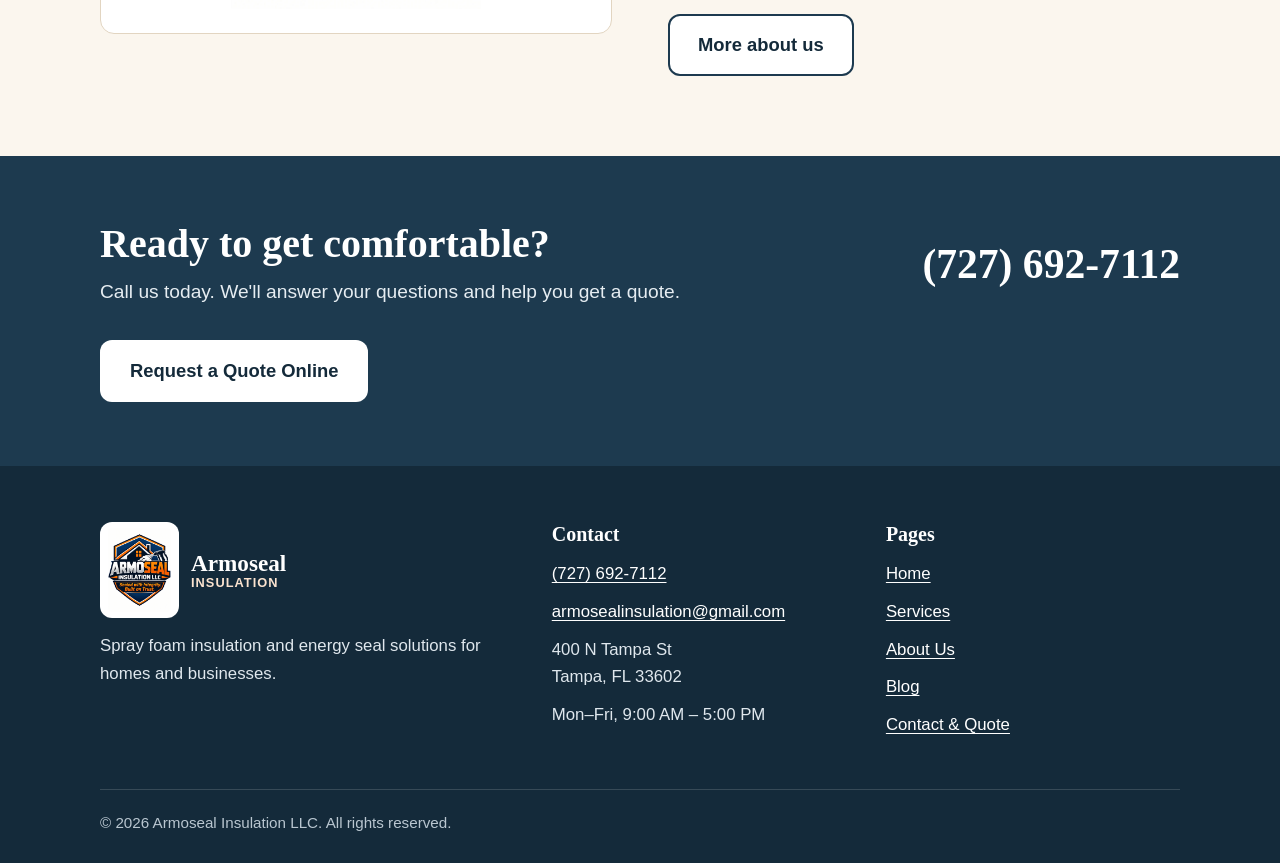
==== commit 37f59d58: "Use the Armoseal logo in header, footer, favicon and Who we are section Co-Authored-By: Claude Opus " ====
--- a/index.html
+++ b/index.html
@@ -6,7 +6,8 @@
   <title>Armoseal Insulation | Spray Foam &amp; Insulation in Tampa, FL</title>
   <meta name="description" content="Armoseal Insulation LLC specializes in spray foam insulation and energy seal solutions for homes and businesses across the Tampa Bay area. Call (727) 692-7112.">
   <meta name="theme-color" content="#1d3a4f">
-  <link rel="icon" href="images/favicon.svg" type="image/svg+xml">
+  <link rel="icon" href="images/favicon.png" type="image/png">
+  <link rel="apple-touch-icon" href="images/favicon.png">
   <link rel="stylesheet" href="css/styles.css">
 </head>
 <body>
@@ -22,7 +23,7 @@
   <header class="site-header">
     <div class="container">
       <a class="brand" href="index.html" aria-label="Armoseal Insulation, home page">
-        <svg class="brand-mark" viewBox="0 0 48 48" aria-hidden="true"><rect width="48" height="48" rx="12" fill="#1d3a4f"/><path d="M9 25 24 12l15 13" fill="none" stroke="#e8894a" stroke-width="4" stroke-linecap="round" stroke-linejoin="round"/><path d="M14 23v13h20V23" fill="none" stroke="#fff" stroke-width="3.5" stroke-linejoin="round"/><path d="M19 30h10M19 26h10" stroke="#e8894a" stroke-width="2.5" stroke-linecap="round"/></svg>
+        <img class="brand-logo" src="images/logo-small.png" alt="" width="225" height="300">
         <span class="brand-name">Armoseal<small>Insulation</small></span>
       </a>
       <button class="menu-toggle" type="button" aria-expanded="false" aria-controls="site-nav">
@@ -192,9 +193,7 @@
     <!-- Who we are -->
     <section class="section" aria-labelledby="about-title">
       <div class="container split">
-        <div class="photo photo-placeholder">
-          <div><svg viewBox="0 0 24 24" fill="none" stroke="currentColor" stroke-width="2" aria-hidden="true"><rect x="3" y="5" width="18" height="14" rx="2"/><circle cx="9" cy="11" r="2"/><path d="m21 17-5-5-8 7"/></svg>Photo of your team or a recent job</div>
-        </div>
+        <div class="photo logo-panel"><img src="images/logo.webp" alt="Armoseal Insulation LLC logo with the motto: Sealed with Integrity. Built on Trust." width="1086" height="1448" loading="lazy"></div>
         <div>
           <span class="eyebrow">Who we are</span>
           <h2 id="about-title">Integrity, excellence and respect</h2>
@@ -238,7 +237,7 @@
       <div class="footer-grid">
         <div>
           <a class="brand" href="index.html">
-            <svg class="brand-mark" viewBox="0 0 48 48" aria-hidden="true"><rect width="48" height="48" rx="12" fill="#2b5470"/><path d="M9 25 24 12l15 13" fill="none" stroke="#e8894a" stroke-width="4" stroke-linecap="round" stroke-linejoin="round"/><path d="M14 23v13h20V23" fill="none" stroke="#fff" stroke-width="3.5" stroke-linejoin="round"/><path d="M19 30h10M19 26h10" stroke="#e8894a" stroke-width="2.5" stroke-linecap="round"/></svg>
+            <img class="brand-logo" src="images/logo-small.png" alt="" width="225" height="300">
             <span class="brand-name">Armoseal<small>Insulation</small></span>
           </a>
           <p>Spray foam insulation and energy seal solutions for homes and businesses.</p>
--- a/css/styles.css
+++ b/css/styles.css
@@ -121,6 +121,23 @@
   height: 48px;
   flex: none;
 }
+.brand-logo {
+  height: 68px;
+  width: auto;
+  flex: none;
+}
+.site-footer .brand-logo {
+  height: 96px;
+  background: #fff;
+  border-radius: 12px;
+  padding: 6px 8px;
+}
+.photo.logo-panel {
+  background: #fff;
+  border: 1px solid var(--line);
+  padding: 24px;
+}
+.photo.logo-panel img { width: 100%; height: 100%; object-fit: contain; }
 .brand-name {
   font-family: var(--serif);
   font-size: 1.45rem;
@@ -583,7 +600,7 @@
   .topbar .hide-sm { display: none; }
   .topbar .container { justify-content: center; }
   .site-header .container { min-height: 72px; }
-  .brand-mark { width: 40px; height: 40px; }
+  .brand-logo { height: 56px; }
   .brand-name { font-size: 1.2rem; }
   .hero { padding: 44px 0 52px; }
   .hero .lead { font-size: 1.2rem; }
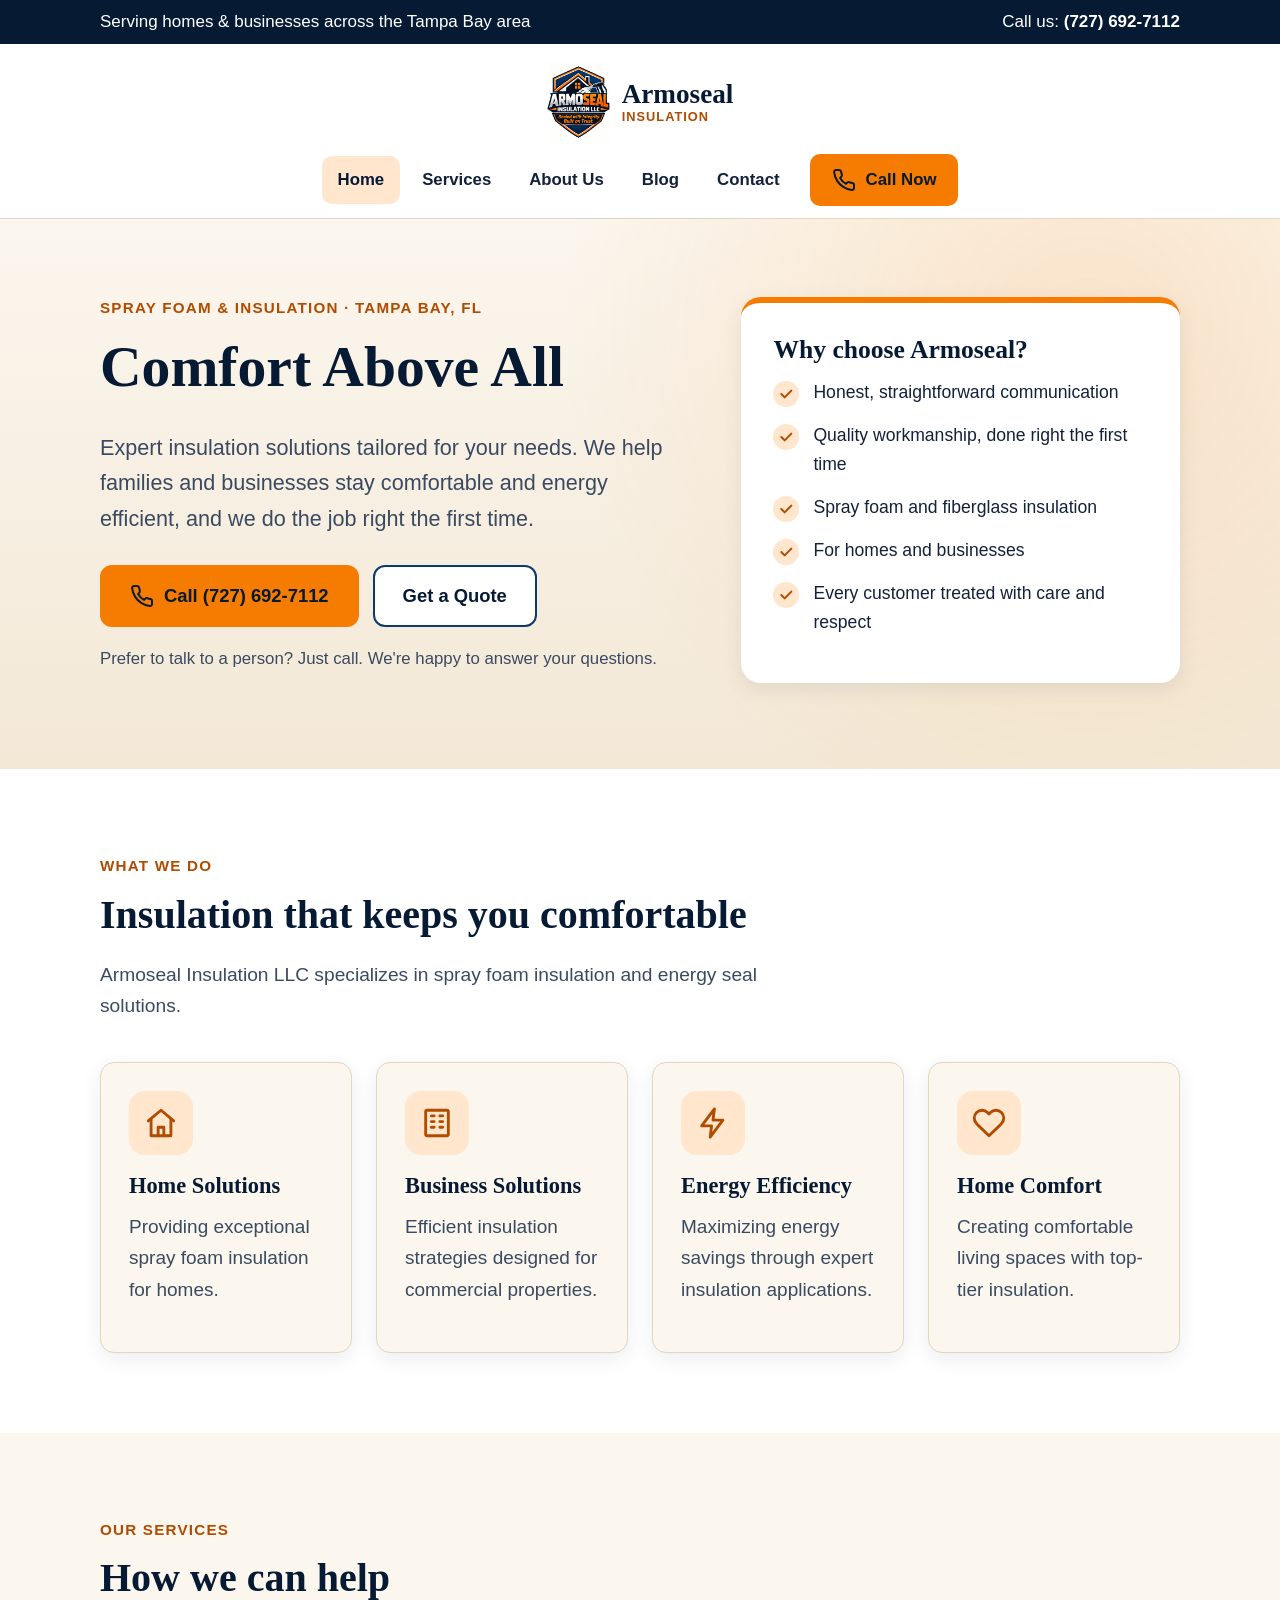
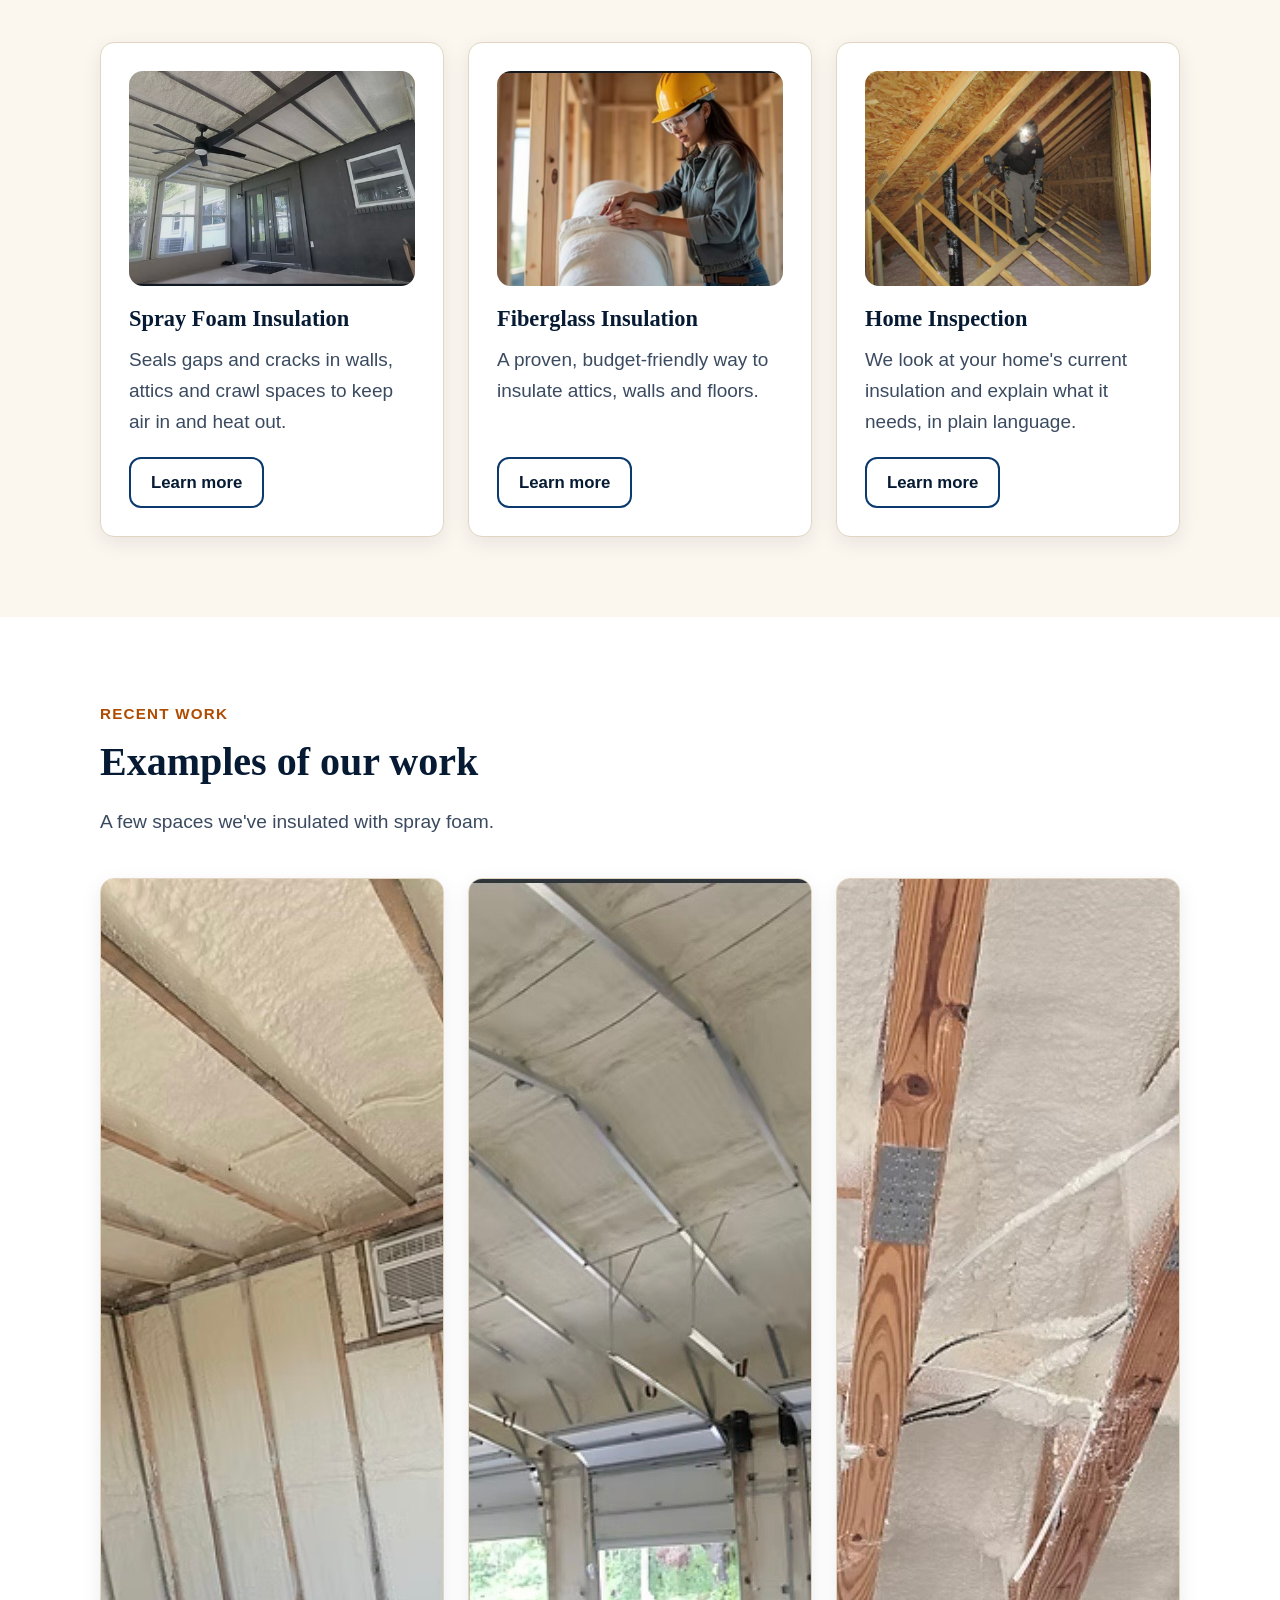
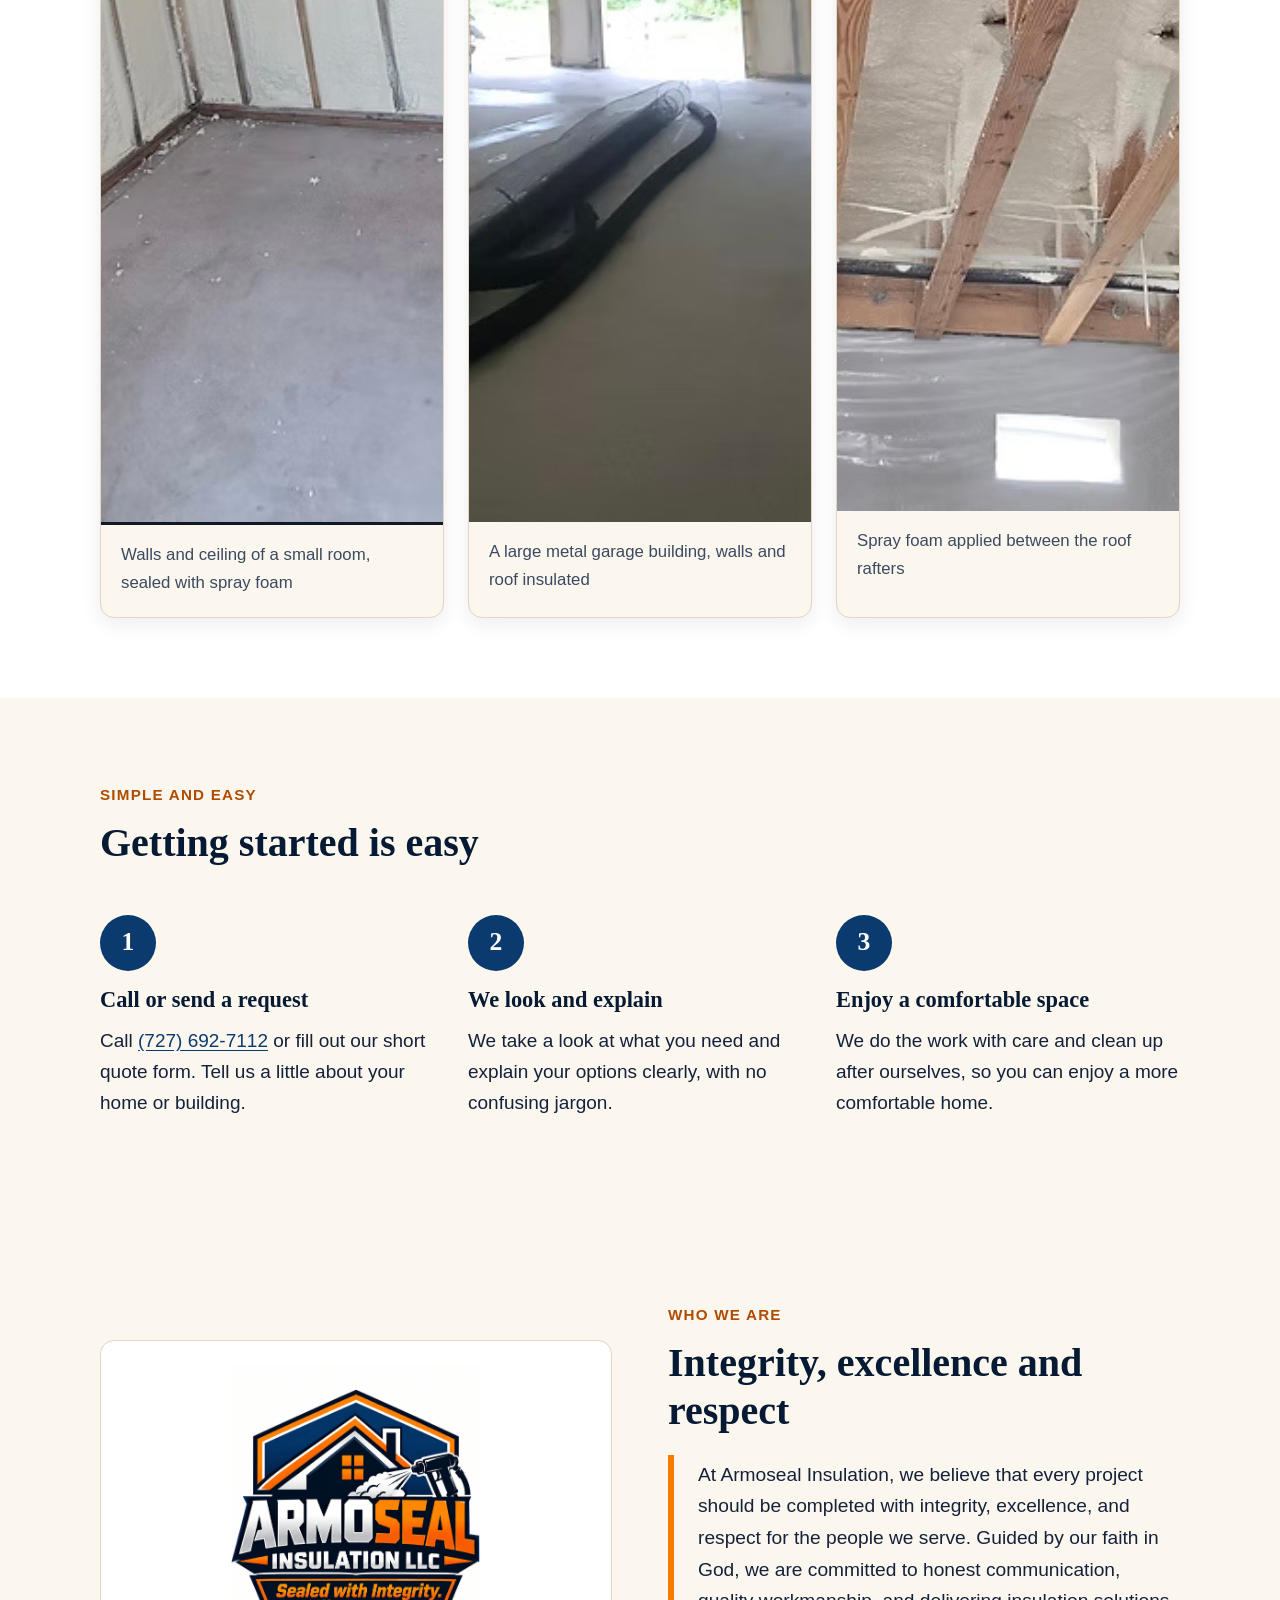
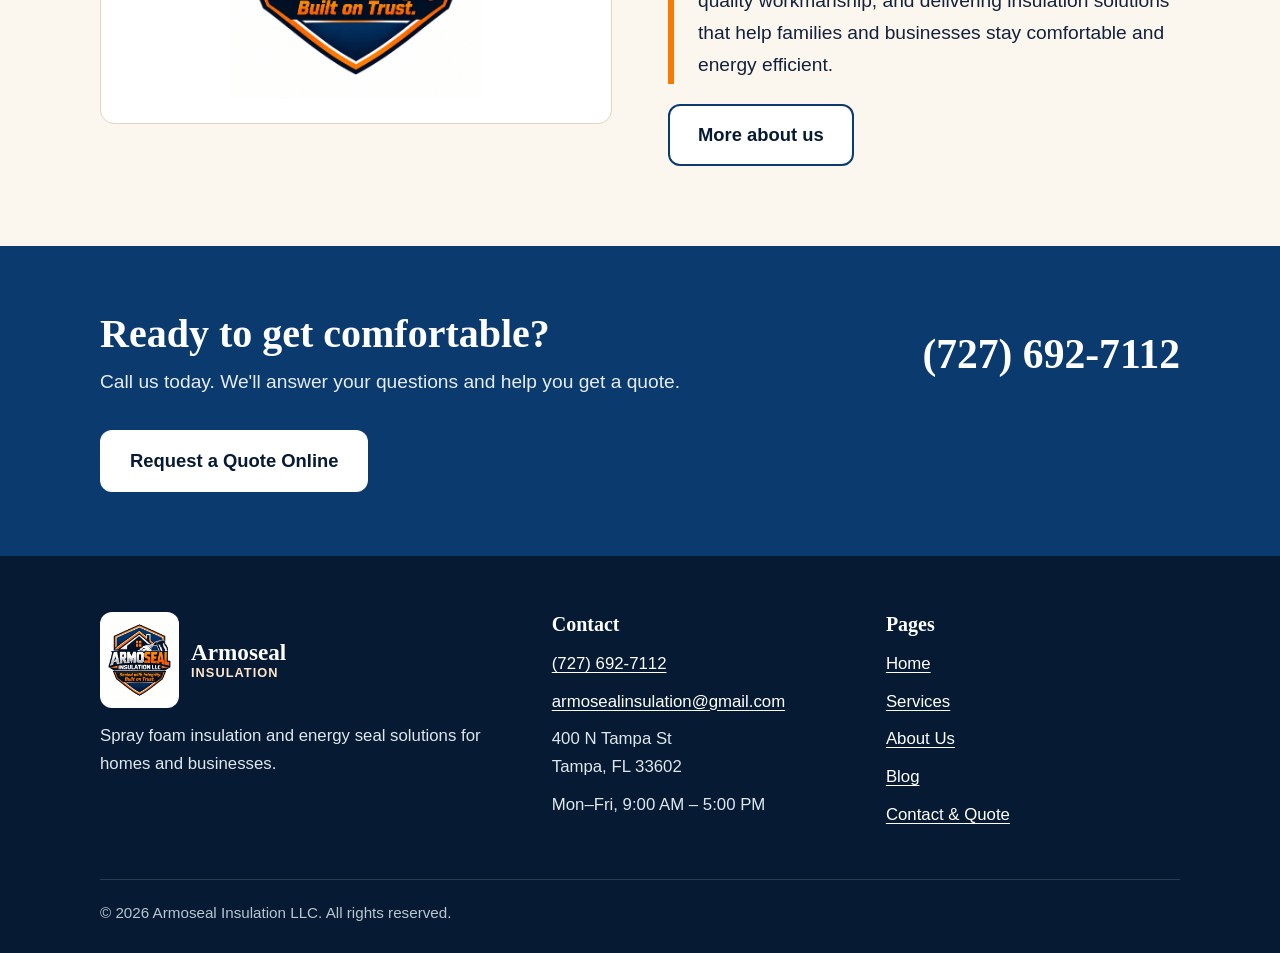
==== commit 2624a746: "Center logo in header and match site colors to the logo Co-Authored-By: Claude Opus 5.5 <noreply@ant" ====
--- a/index.html
+++ b/index.html
@@ -5,7 +5,7 @@
   <meta name="viewport" content="width=device-width, initial-scale=1">
   <title>Armoseal Insulation | Spray Foam &amp; Insulation in Tampa, FL</title>
   <meta name="description" content="Armoseal Insulation LLC specializes in spray foam insulation and energy seal solutions for homes and businesses across the Tampa Bay area. Call (727) 692-7112.">
-  <meta name="theme-color" content="#1d3a4f">
+  <meta name="theme-color" content="#061a33">
   <link rel="icon" href="images/favicon.png" type="image/png">
   <link rel="apple-touch-icon" href="images/favicon.png">
   <link rel="stylesheet" href="css/styles.css">
--- a/css/styles.css
+++ b/css/styles.css
@@ -5,16 +5,17 @@
   --cream: #fbf6ee;
   --sand: #f3e8d6;
   --white: #ffffff;
-  --ink: #1f2a33;          /* main text: very dark slate */
-  --ink-soft: #3d4a55;     /* secondary text, still high contrast */
-  --navy: #1d3a4f;         /* trust color */
-  --navy-dark: #142a3a;
-  --amber: #c8641f;        /* warm accent (buttons) */
-  --amber-dark: #a44f14;
-  --amber-light: #fbe3cf;
+  --ink: #14213a;          /* main text: very dark navy */
+  --ink-soft: #3a4a60;     /* secondary text, still high contrast */
+  --navy: #0b3a6f;         /* logo blue */
+  --navy-dark: #061a33;    /* logo outline navy */
+  --amber: #f57c00;        /* logo orange: fills, borders (use dark text on it) */
+  --amber-hover: #e86c00;
+  --amber-dark: #b04c00;   /* orange for text on light backgrounds */
+  --amber-light: #ffe6cc;
   --line: #e2d5c1;
   --radius: 14px;
-  --shadow: 0 6px 20px rgba(31, 42, 51, 0.08);
+  --shadow: 0 6px 20px rgba(6, 26, 51, 0.08);
   --max: 1120px;
   --font: -apple-system, BlinkMacSystemFont, "Segoe UI", Roboto, "Helvetica Neue", Arial, sans-serif;
   --serif: Georgia, "Times New Roman", serif;
@@ -97,17 +98,21 @@
 .site-header {
   background: var(--white);
   border-bottom: 1px solid var(--line);
-  position: sticky;
-  top: 0;
+  position: relative;
   z-index: 50;
 }
+/* Desktop: logo centered on top, menu centered underneath */
 .site-header .container {
   display: flex;
-  align-items: center;
-  justify-content: space-between;
-  gap: 16px;
-  min-height: 84px;
-}
+  flex-direction: column;
+  align-items: center;
+  justify-content: center;
+  gap: 10px;
+  padding-top: 16px;
+  padding-bottom: 12px;
+}
+.site-header .brand-logo { height: 84px; }
+.site-header .brand-name { font-size: 1.7rem; }
 
 .brand {
   display: flex;
@@ -177,8 +182,8 @@
   background: var(--amber-light);
 }
 .nav .nav-call { margin-left: 8px; }
-.nav .nav-call a { display: inline-flex; padding: 10px 20px; color: #fff; }
-.nav .nav-call a:hover { background: var(--amber-dark); color: #fff; }
+.nav .nav-call a { display: inline-flex; padding: 10px 20px; color: var(--navy-dark); }
+.nav .nav-call a:hover { background: var(--amber-hover); color: var(--navy-dark); }
 
 .menu-toggle {
   display: none;
@@ -217,8 +222,8 @@
 .btn svg { width: 24px; height: 24px; flex: none; }
 .btn:active { transform: translateY(1px); }
 
-.btn-primary { background: var(--amber); color: #fff; }
-.btn-primary:hover { background: var(--amber-dark); color: #fff; }
+.btn-primary { background: var(--amber); color: var(--navy-dark); }
+.btn-primary:hover { background: var(--amber-hover); color: var(--navy-dark); }
 
 .btn-secondary { background: var(--white); color: var(--navy-dark); border-color: var(--navy); }
 .btn-secondary:hover { background: var(--navy); color: #fff; }
@@ -233,7 +238,7 @@
 /* ---------- Hero ---------- */
 .hero {
   background:
-    radial-gradient(circle at 85% 20%, rgba(200, 100, 31, 0.14), transparent 45%),
+    radial-gradient(circle at 85% 20%, rgba(245, 124, 0, 0.14), transparent 45%),
     linear-gradient(180deg, var(--cream), var(--sand));
   padding: 72px 0 80px;
 }
@@ -291,7 +296,7 @@
   width: 26px;
   height: 26px;
   border-radius: 50%;
-  background: var(--amber-light) url("data:image/svg+xml,%3Csvg xmlns='http://www.w3.org/2000/svg' viewBox='0 0 24 24' fill='none' stroke='%23a44f14' stroke-width='3' stroke-linecap='round' stroke-linejoin='round'%3E%3Cpath d='M5 12l5 5L20 7'/%3E%3C/svg%3E") center / 16px no-repeat;
+  background: var(--amber-light) url("data:image/svg+xml,%3Csvg xmlns='http://www.w3.org/2000/svg' viewBox='0 0 24 24' fill='none' stroke='%23b04c00' stroke-width='3' stroke-linecap='round' stroke-linejoin='round'%3E%3Cpath d='M5 12l5 5L20 7'/%3E%3C/svg%3E") center / 16px no-repeat;
 }
 
 /* ---------- Sections ---------- */
@@ -357,7 +362,7 @@
   font-size: 1rem;
   border: 3px dashed var(--line);
   background:
-    repeating-linear-gradient(45deg, transparent 0 14px, rgba(200, 100, 31, 0.05) 14px 28px),
+    repeating-linear-gradient(45deg, transparent 0 14px, rgba(245, 124, 0, 0.06) 14px 28px),
     var(--sand);
   padding: 20px;
 }
@@ -512,7 +517,7 @@
 .field textarea:focus {
   outline: none;
   border-color: var(--navy);
-  box-shadow: 0 0 0 4px rgba(29, 58, 79, 0.18);
+  box-shadow: 0 0 0 4px rgba(11, 58, 111, 0.2);
 }
 .form-note { font-size: 1rem; color: var(--ink-soft); margin-top: 14px; }
 
@@ -571,7 +576,24 @@
 }
 
 @media (max-width: 860px) {
-  .menu-toggle { display: inline-flex; }
+  /* Phones/tablets: logo centered, Menu button on the right, header stays at top */
+  .site-header { position: sticky; top: 0; }
+  .site-header .container {
+    position: relative;
+    flex-direction: row;
+    min-height: 84px;
+    padding-top: 8px;
+    padding-bottom: 8px;
+  }
+  .site-header .brand-logo { height: 64px; }
+  .site-header .brand-name { font-size: 1.35rem; }
+  .menu-toggle {
+    display: inline-flex;
+    position: absolute;
+    right: 20px;
+    top: 50%;
+    transform: translateY(-50%);
+  }
   .nav {
     display: none;
     position: absolute;
@@ -599,9 +621,10 @@
   .container { padding: 0 16px; }
   .topbar .hide-sm { display: none; }
   .topbar .container { justify-content: center; }
-  .site-header .container { min-height: 72px; }
-  .brand-logo { height: 56px; }
-  .brand-name { font-size: 1.2rem; }
+  .site-header .container { min-height: 76px; }
+  .site-header .brand-logo { height: 60px; }
+  .site-header .brand-name { display: none; } /* the logo already shows the name */
+  .menu-toggle { right: 16px; }
   .hero { padding: 44px 0 52px; }
   .hero .lead { font-size: 1.2rem; }
   .btn-row .btn { width: 100%; }
@@ -621,7 +644,7 @@
     padding: 10px 12px calc(10px + env(safe-area-inset-bottom));
     background: var(--white);
     border-top: 1px solid var(--line);
-    box-shadow: 0 -4px 16px rgba(31, 42, 51, 0.1);
+    box-shadow: 0 -4px 16px rgba(6, 26, 51, 0.1);
   }
   .call-bar .btn { flex: 1; min-height: 56px; padding: 10px; font-size: 1.1rem; }
 }
@@ -640,7 +663,7 @@
   color: var(--ink);
   transition: transform .15s ease, box-shadow .15s ease;
 }
-.post-card:hover, .post-card:focus-visible { transform: translateY(-3px); box-shadow: 0 12px 28px rgba(31, 42, 51, 0.14); }
+.post-card:hover, .post-card:focus-visible { transform: translateY(-3px); box-shadow: 0 12px 28px rgba(6, 26, 51, 0.14); }
 .post-card h2 { font-size: 1.35rem; margin: 10px 0 12px; color: var(--navy-dark); }
 .post-card p { color: var(--ink-soft); flex: 1; }
 .post-tag {
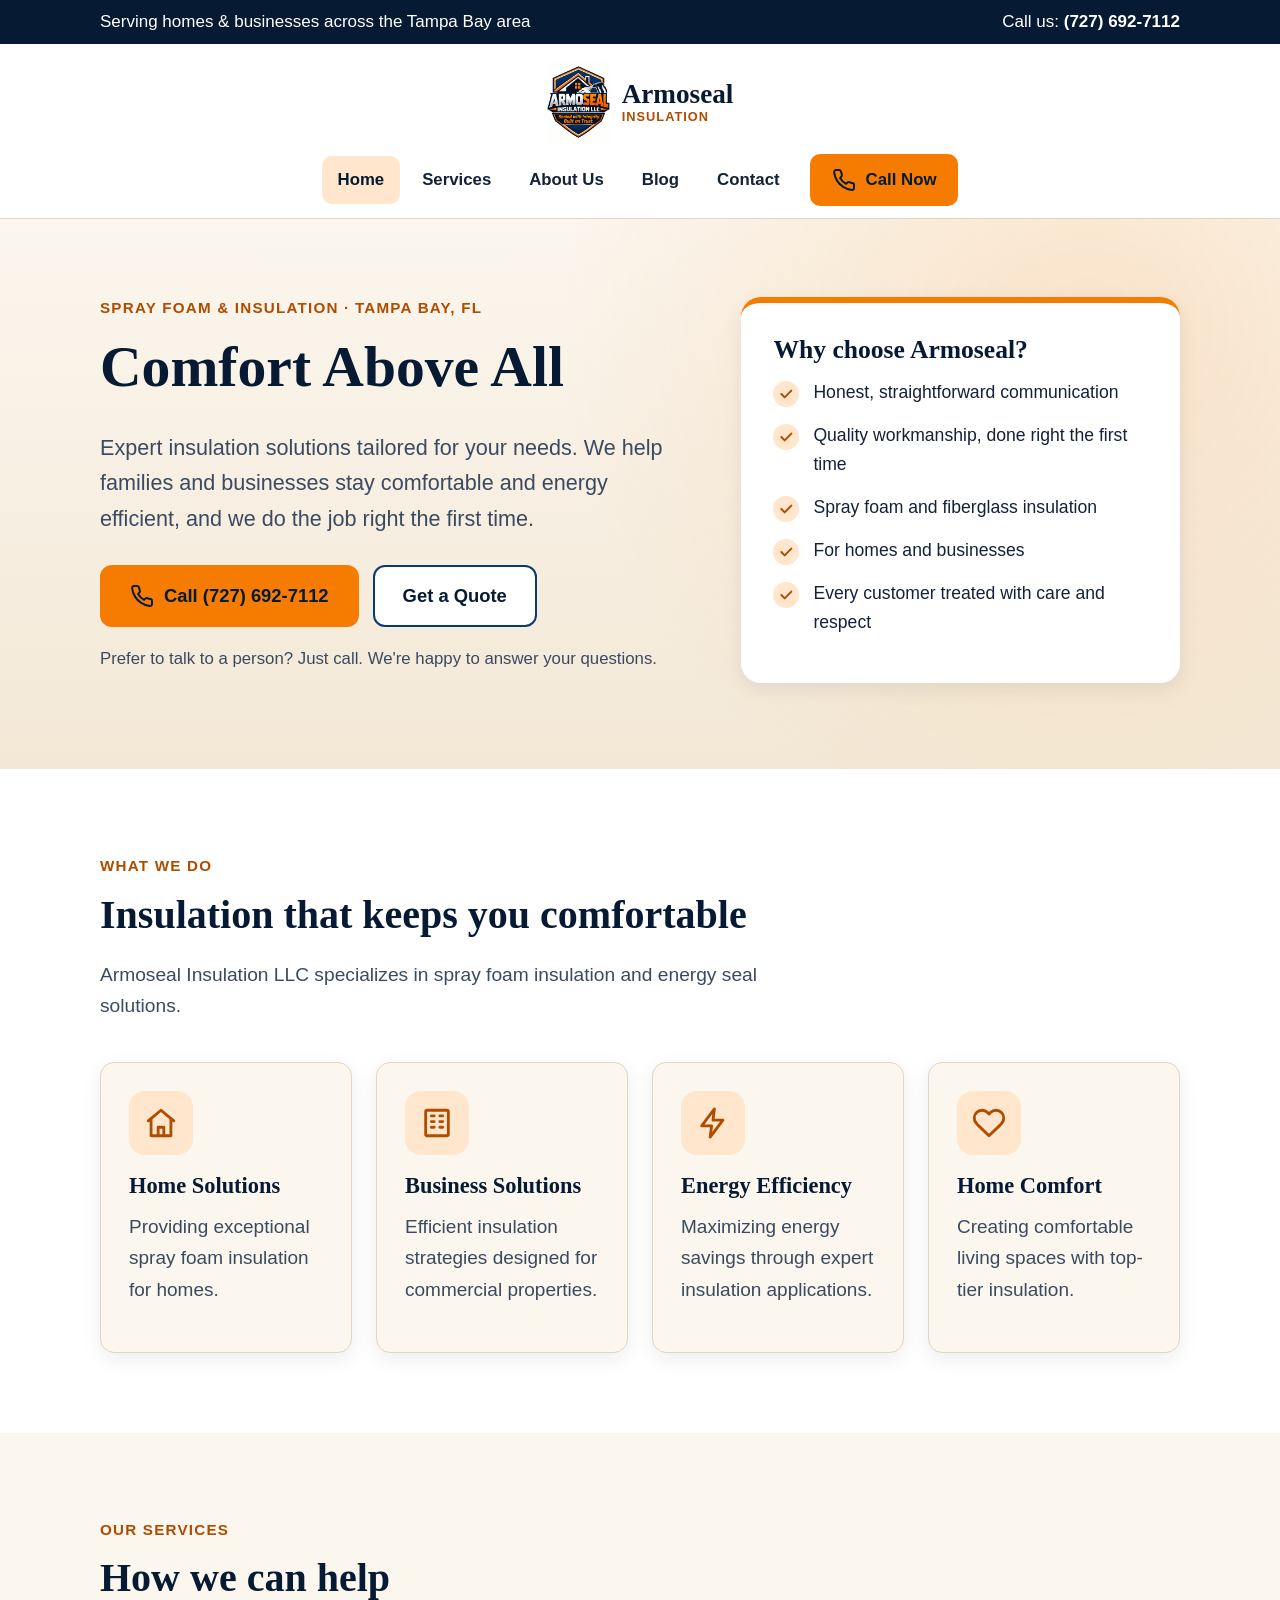
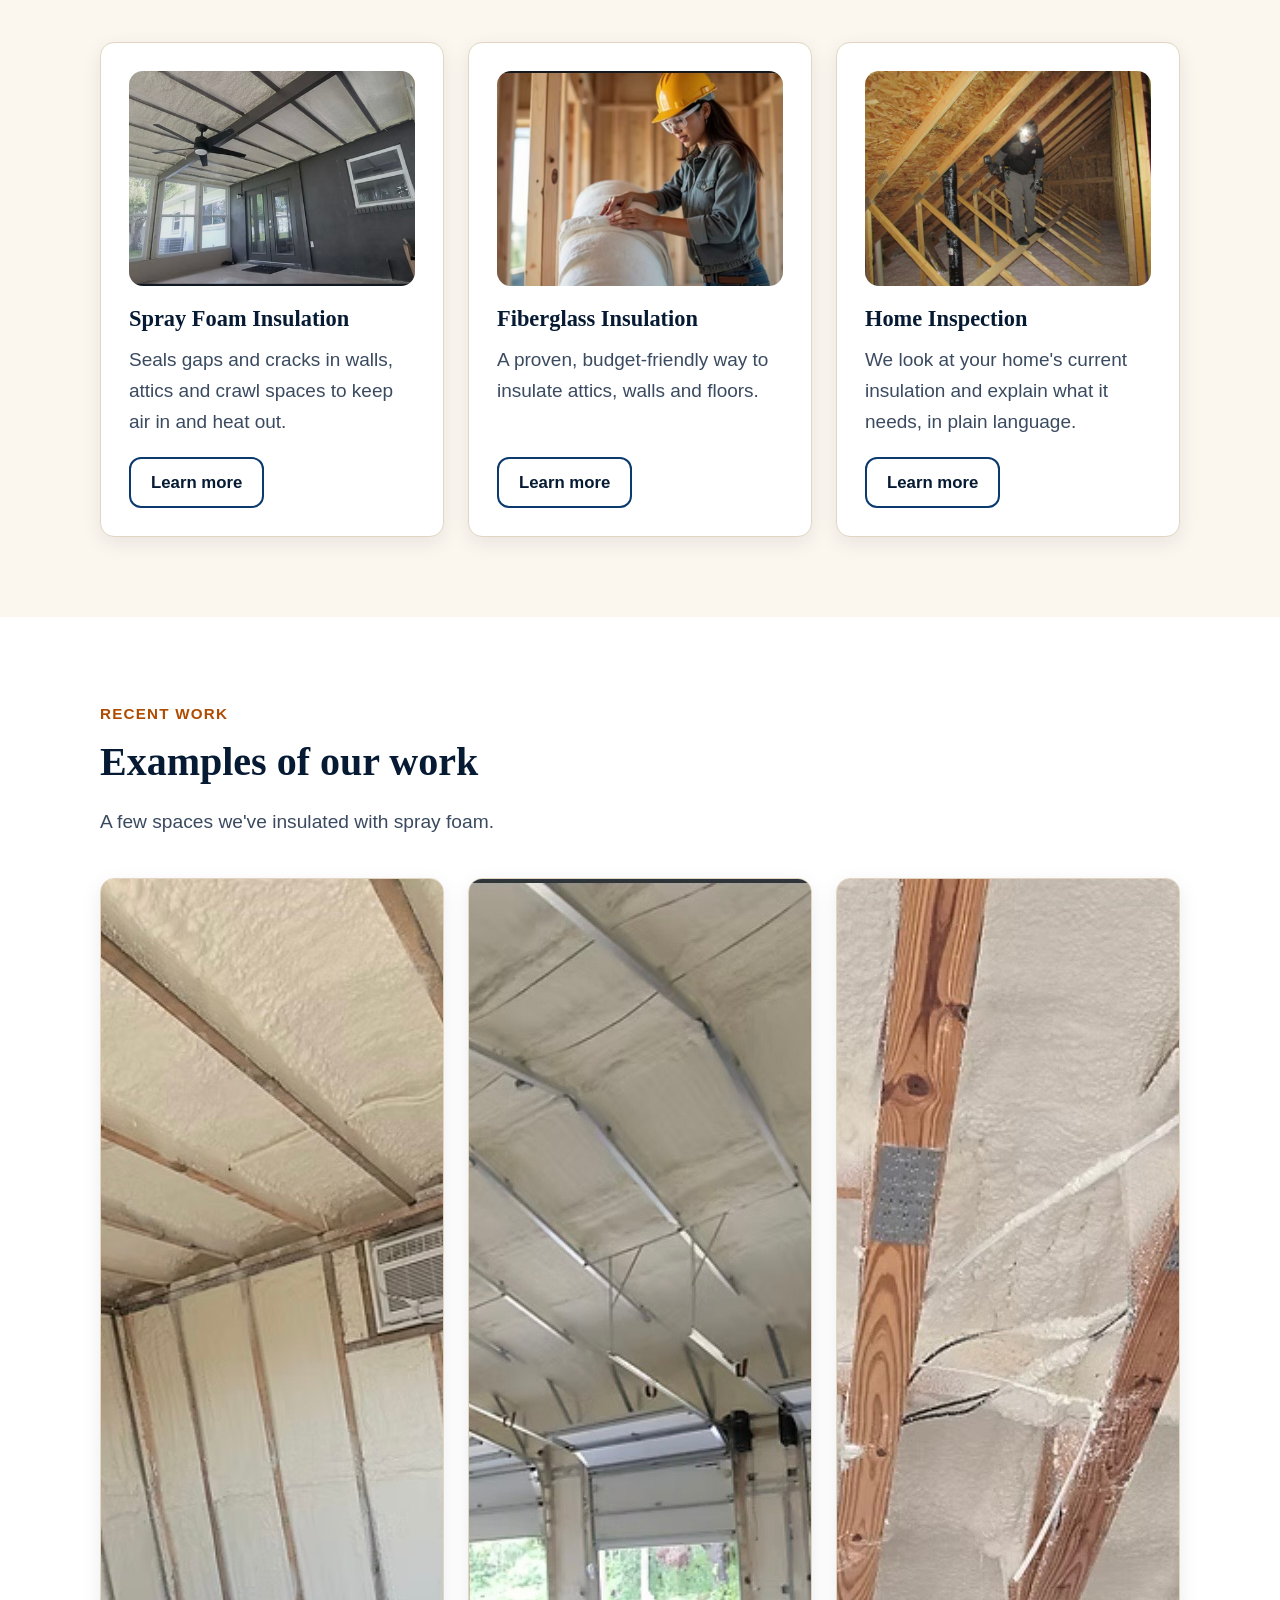
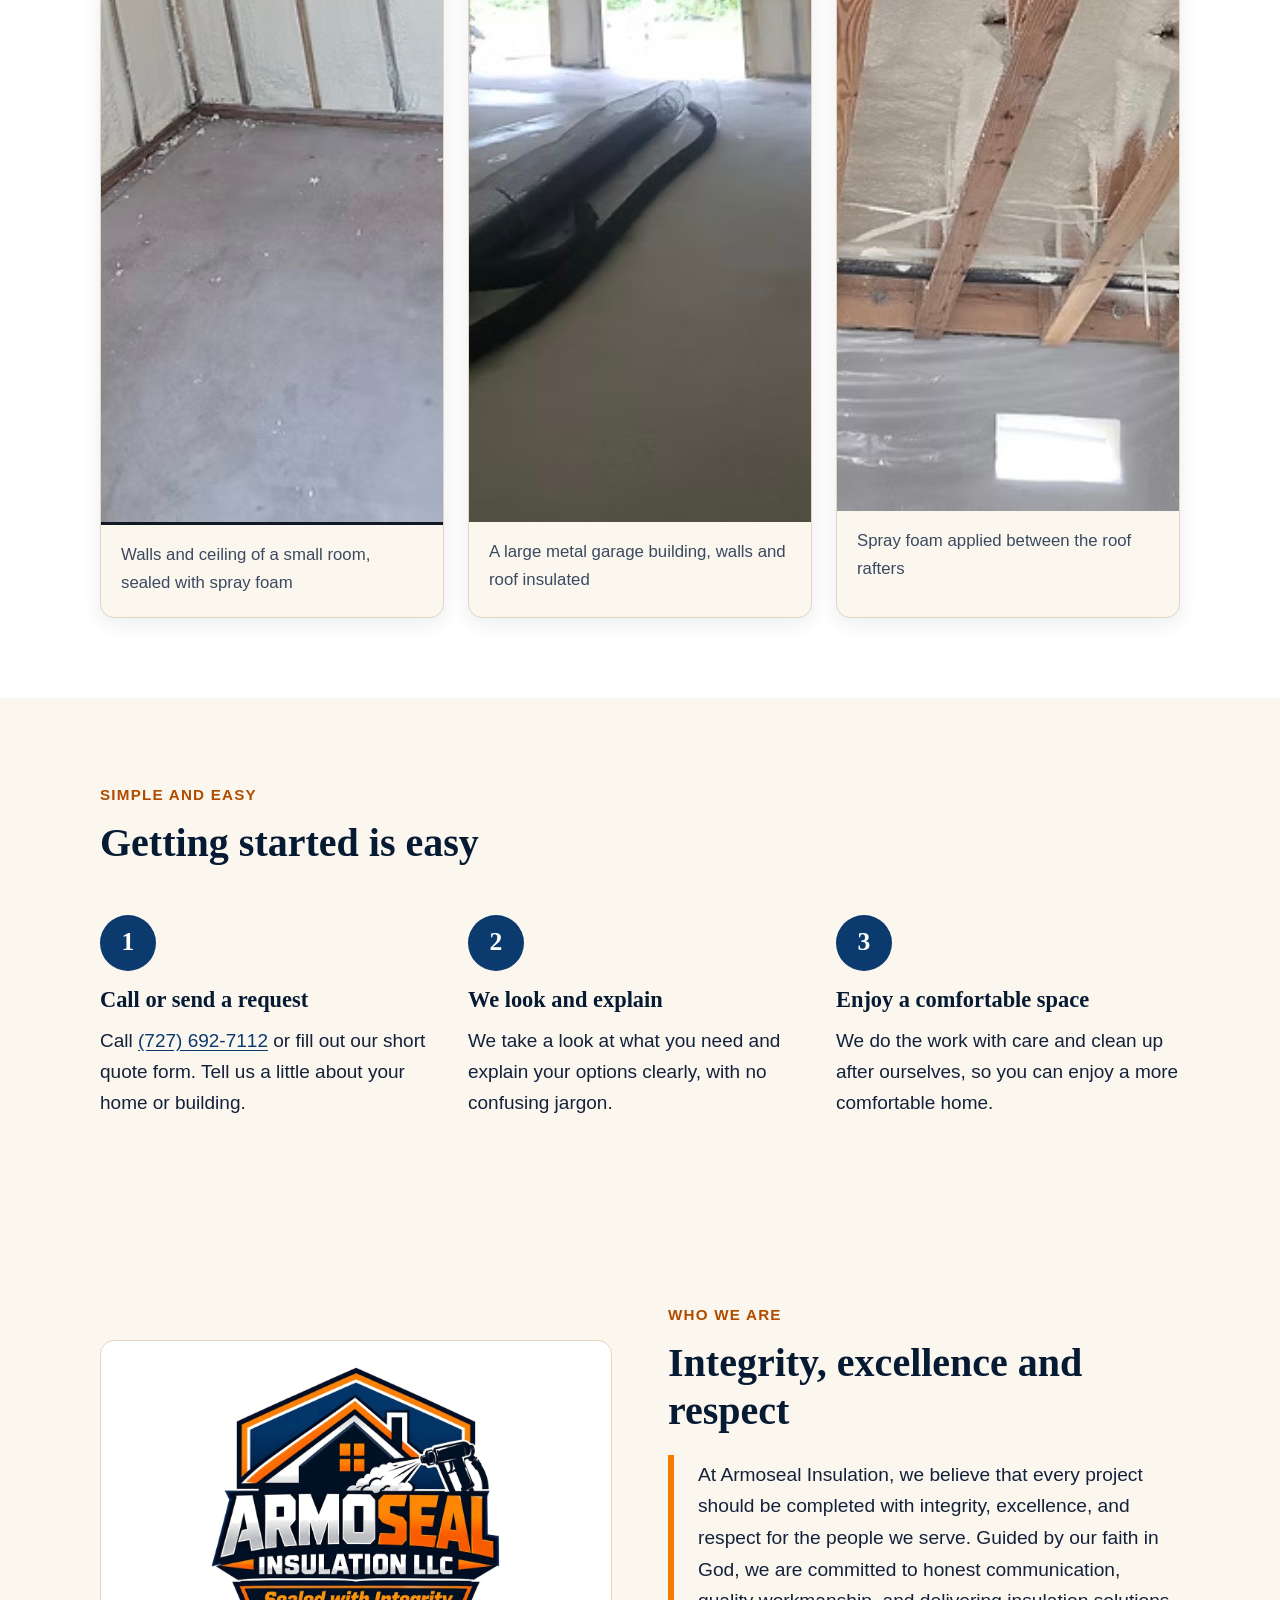
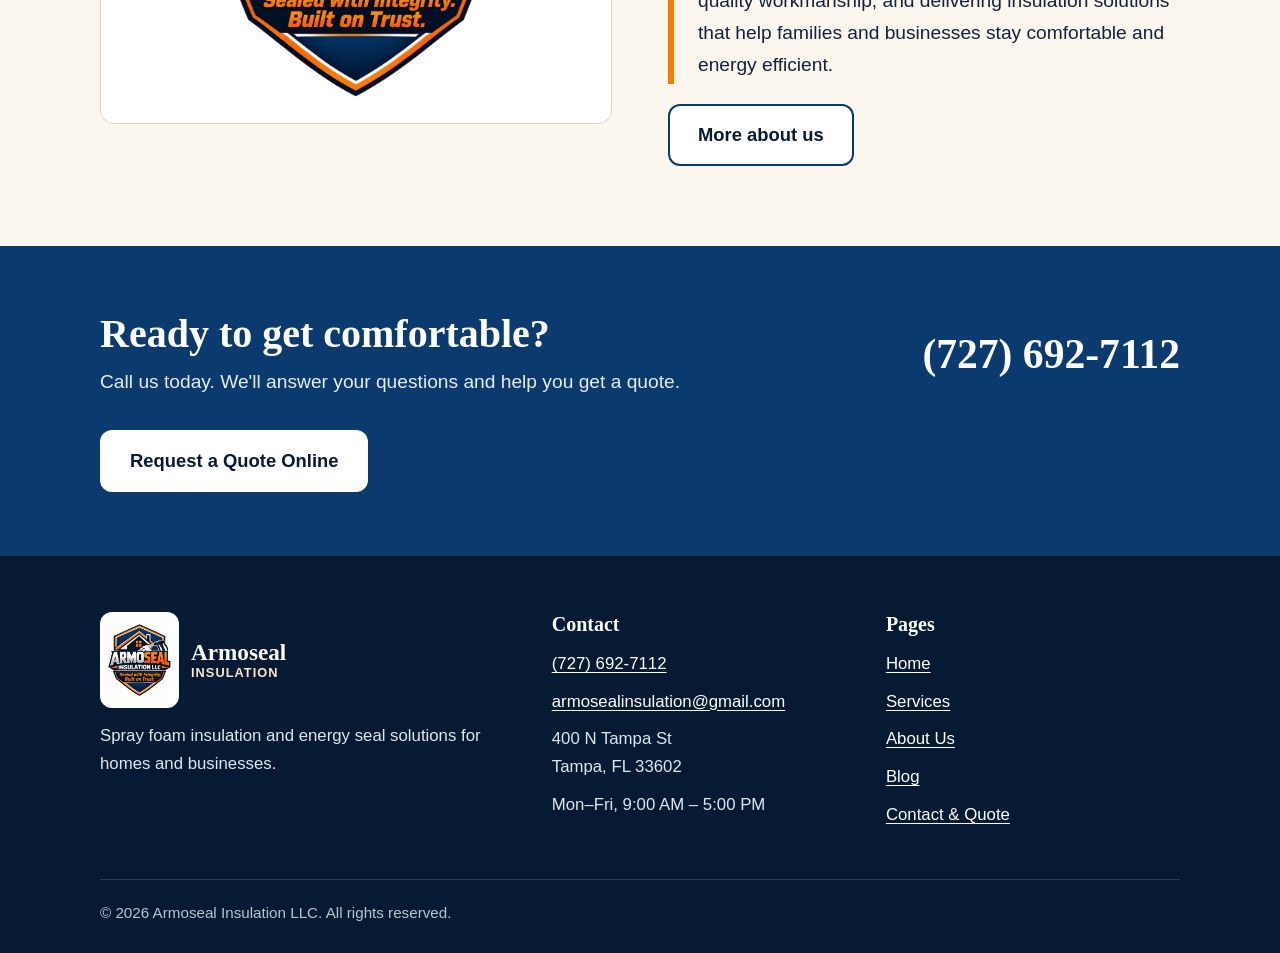
==== commit 99eec21c: "Center logo cleanly in Who we are box Co-Authored-By: Claude Opus 5.5 <noreply@anthropic.com>" ====
--- a/index.html
+++ b/index.html
@@ -193,7 +193,7 @@
     <!-- Who we are -->
     <section class="section" aria-labelledby="about-title">
       <div class="container split">
-        <div class="photo logo-panel"><img src="images/logo.webp" alt="Armoseal Insulation LLC logo with the motto: Sealed with Integrity. Built on Trust." width="1086" height="1448" loading="lazy"></div>
+        <div class="photo logo-panel"><img src="images/logo-panel.jpg" alt="Armoseal Insulation LLC logo with the motto: Sealed with Integrity. Built on Trust." width="779" height="900" loading="lazy"></div>
         <div>
           <span class="eyebrow">Who we are</span>
           <h2 id="about-title">Integrity, excellence and respect</h2>
--- a/css/styles.css
+++ b/css/styles.css
@@ -142,7 +142,13 @@
   border: 1px solid var(--line);
   padding: 24px;
 }
-.photo.logo-panel img { width: 100%; height: 100%; object-fit: contain; }
+.photo.logo-panel img {
+  width: 100%;
+  height: 100%;
+  object-fit: contain;
+  object-position: center;
+  mix-blend-mode: multiply; /* hides the logo file's off-white background */
+}
 .brand-name {
   font-family: var(--serif);
   font-size: 1.45rem;
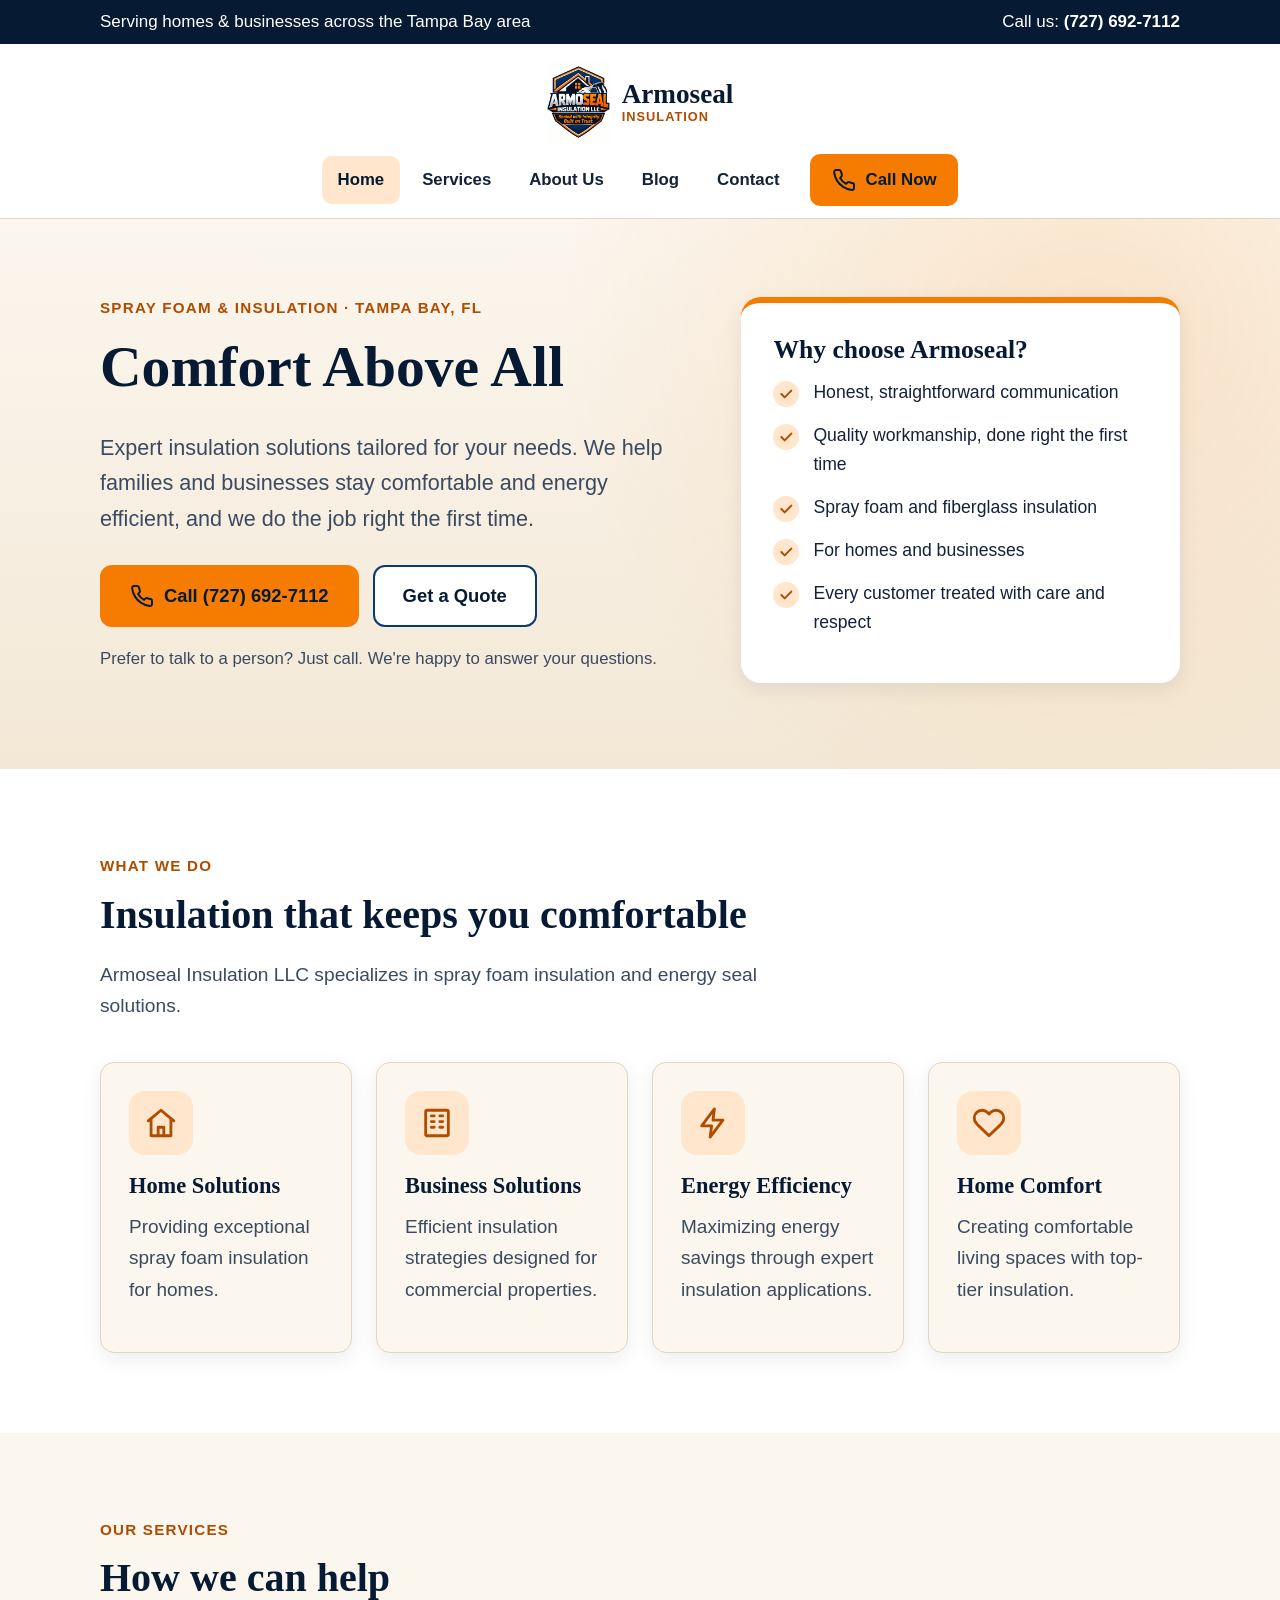
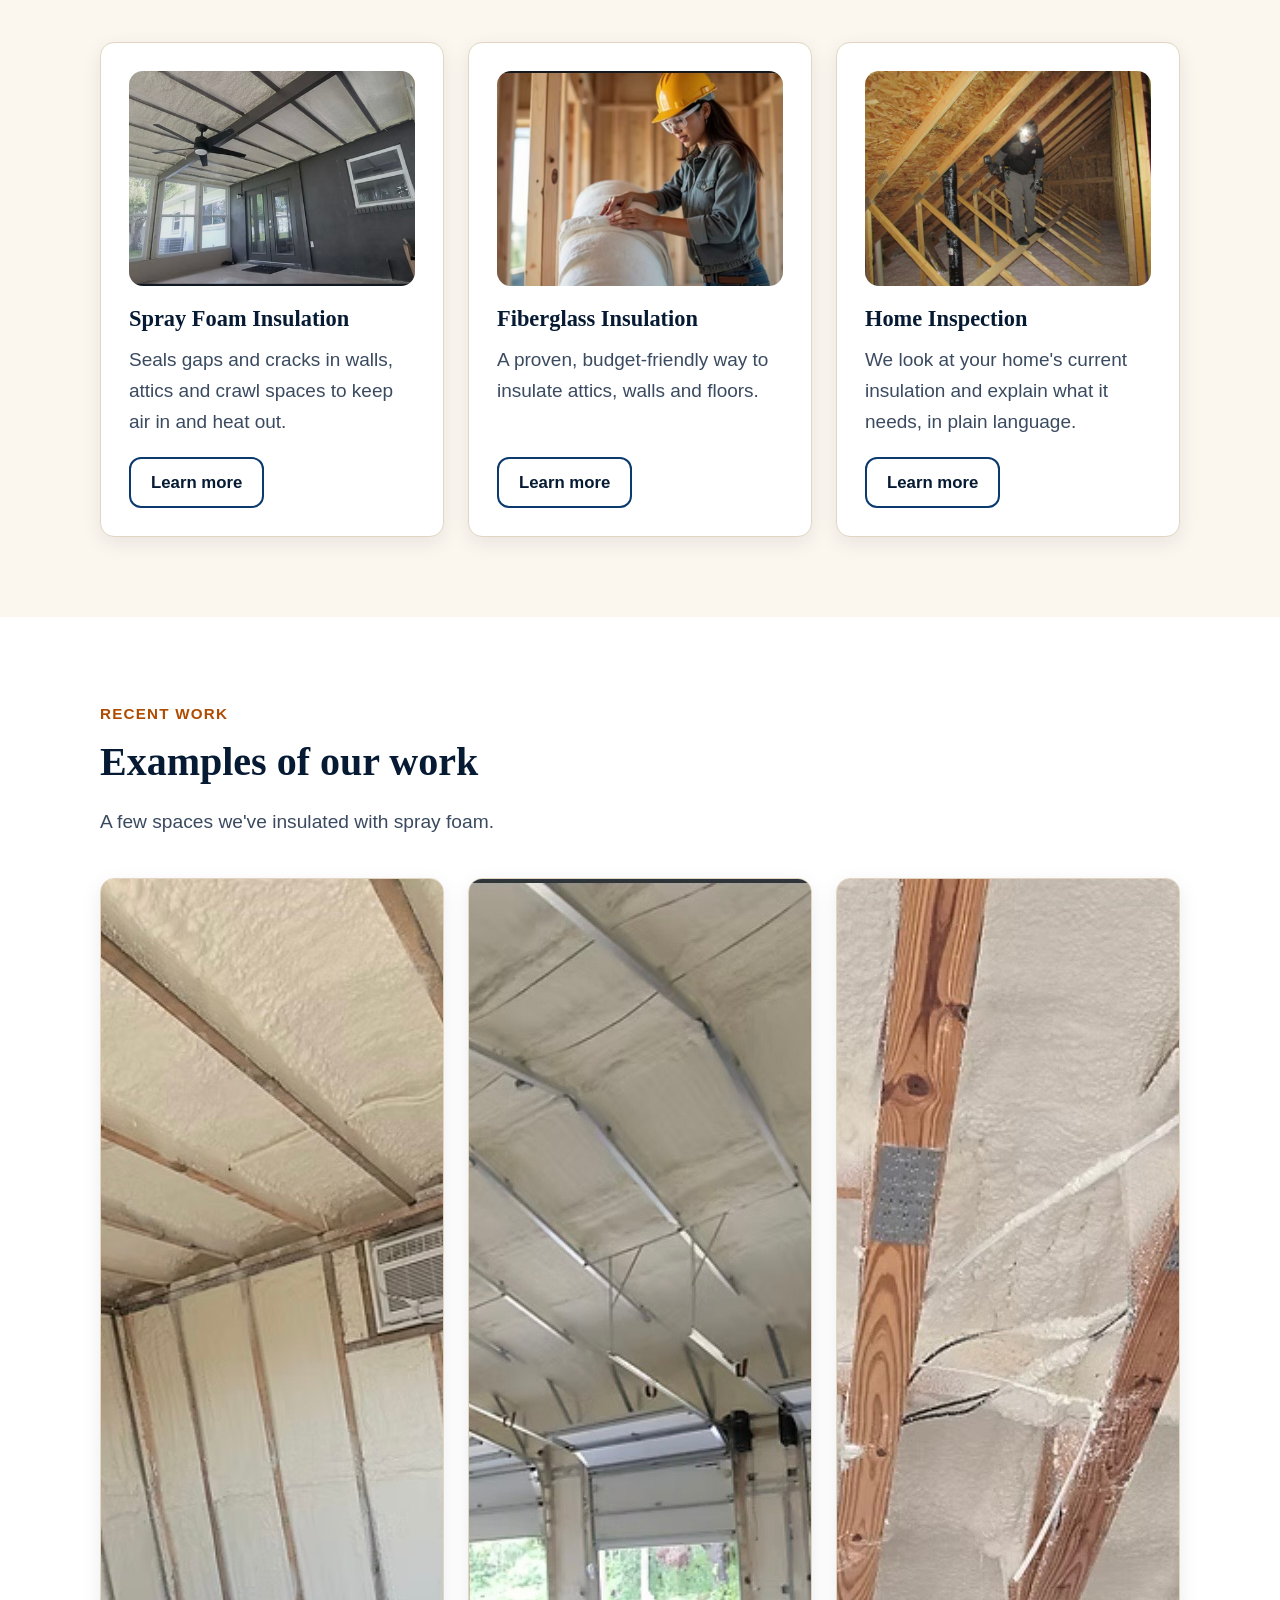
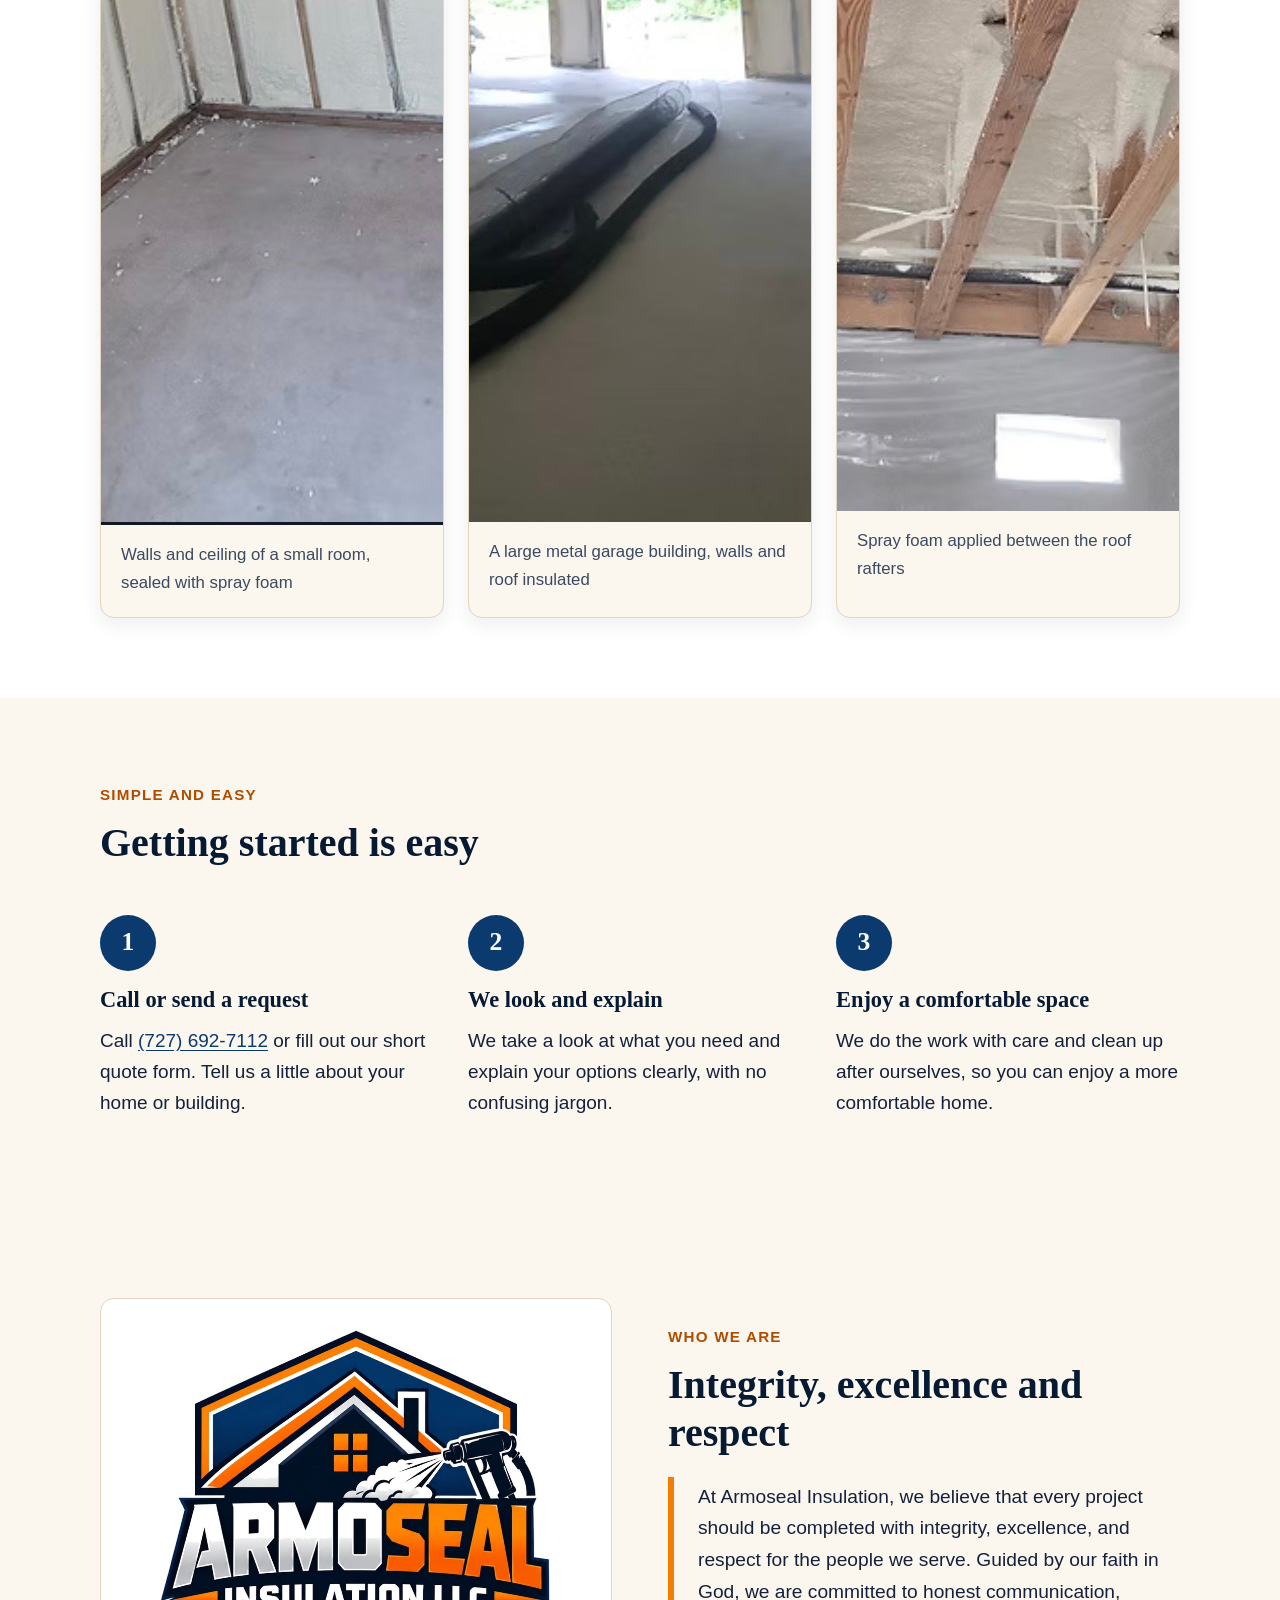
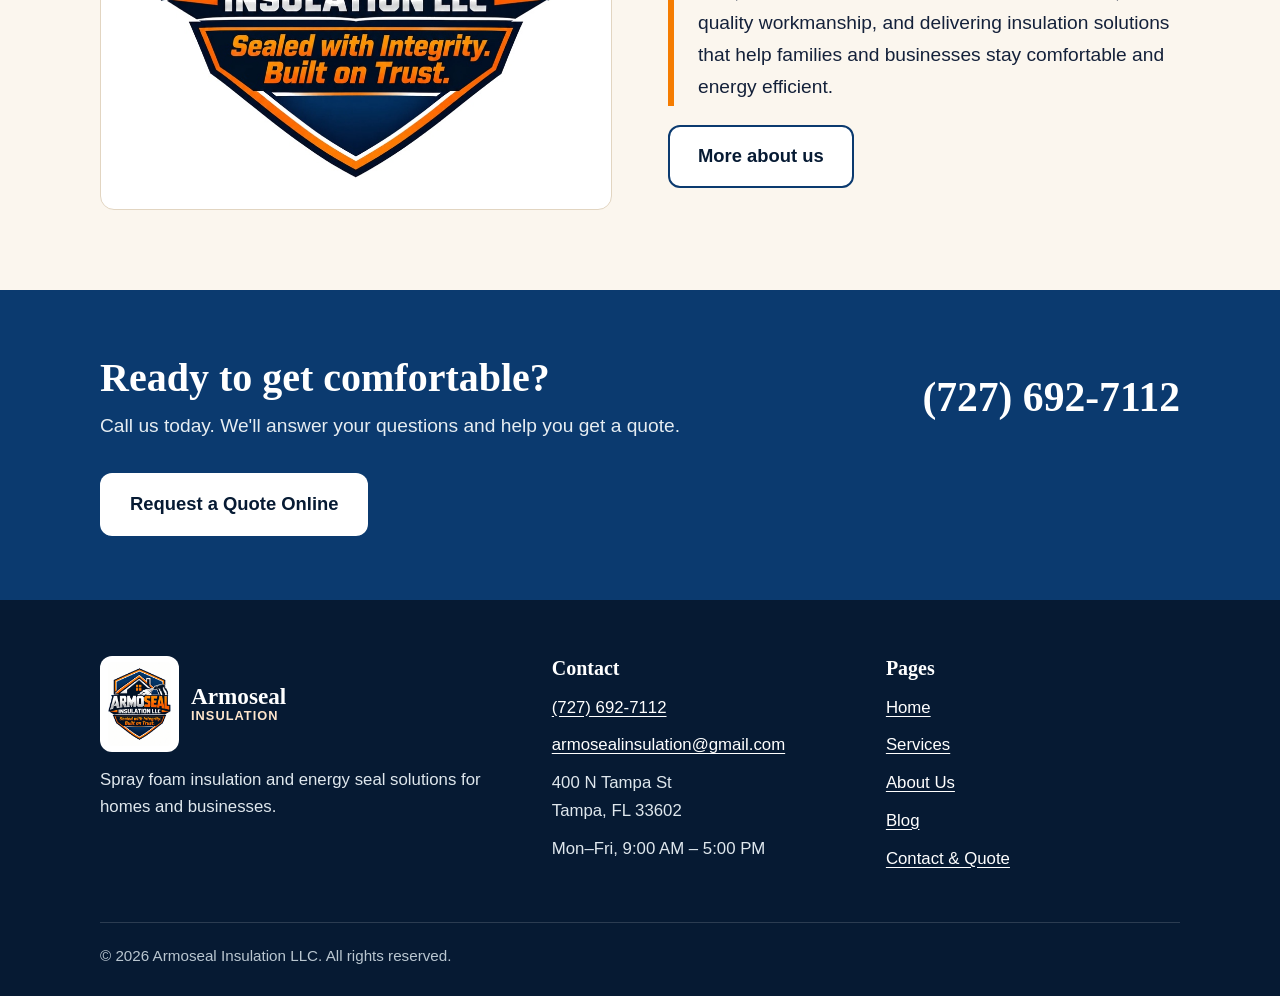
==== commit 138f5cfb: "Enlarge Who we are logo box; version-tag CSS and JS so browsers load updates Co-Authored-By: Claude " ====
--- a/index.html
+++ b/index.html
@@ -6,9 +6,9 @@
   <title>Armoseal Insulation | Spray Foam &amp; Insulation in Tampa, FL</title>
   <meta name="description" content="Armoseal Insulation LLC specializes in spray foam insulation and energy seal solutions for homes and businesses across the Tampa Bay area. Call (727) 692-7112.">
   <meta name="theme-color" content="#061a33">
-  <link rel="icon" href="images/favicon.png" type="image/png">
-  <link rel="apple-touch-icon" href="images/favicon.png">
-  <link rel="stylesheet" href="css/styles.css">
+  <link rel="icon" href="images/favicon.png?v=2" type="image/png">
+  <link rel="apple-touch-icon" href="images/favicon.png?v=2">
+  <link rel="stylesheet" href="css/styles.css?v=3">
 </head>
 <body>
   <a class="skip-link" href="#main">Skip to main content</a>
@@ -23,7 +23,7 @@
   <header class="site-header">
     <div class="container">
       <a class="brand" href="index.html" aria-label="Armoseal Insulation, home page">
-        <img class="brand-logo" src="images/logo-small.png" alt="" width="225" height="300">
+        <img class="brand-logo" src="images/logo-small.png?v=2" alt="" width="225" height="300">
         <span class="brand-name">Armoseal<small>Insulation</small></span>
       </a>
       <button class="menu-toggle" type="button" aria-expanded="false" aria-controls="site-nav">
@@ -193,7 +193,7 @@
     <!-- Who we are -->
     <section class="section" aria-labelledby="about-title">
       <div class="container split">
-        <div class="photo logo-panel"><img src="images/logo-panel.jpg" alt="Armoseal Insulation LLC logo with the motto: Sealed with Integrity. Built on Trust." width="779" height="900" loading="lazy"></div>
+        <div class="photo logo-panel"><img src="images/logo-panel.jpg?v=3" alt="Armoseal Insulation LLC logo with the motto: Sealed with Integrity. Built on Trust." width="779" height="900" loading="lazy"></div>
         <div>
           <span class="eyebrow">Who we are</span>
           <h2 id="about-title">Integrity, excellence and respect</h2>
@@ -237,7 +237,7 @@
       <div class="footer-grid">
         <div>
           <a class="brand" href="index.html">
-            <img class="brand-logo" src="images/logo-small.png" alt="" width="225" height="300">
+            <img class="brand-logo" src="images/logo-small.png?v=2" alt="" width="225" height="300">
             <span class="brand-name">Armoseal<small>Insulation</small></span>
           </a>
           <p>Spray foam insulation and energy seal solutions for homes and businesses.</p>
@@ -274,6 +274,6 @@
     <a class="btn btn-secondary" href="contact.html">Get a Quote</a>
   </div>
 
-  <script src="js/main.js"></script>
+  <script src="js/main.js?v=3"></script>
 </body>
 </html>
--- a/css/styles.css
+++ b/css/styles.css
@@ -140,7 +140,11 @@
 .photo.logo-panel {
   background: #fff;
   border: 1px solid var(--line);
-  padding: 24px;
+  padding: 28px;
+  aspect-ratio: 1 / 1;   /* square box so the whole tall logo fits, larger */
+  max-width: 520px;
+  width: 100%;
+  justify-self: center;
 }
 .photo.logo-panel img {
   width: 100%;
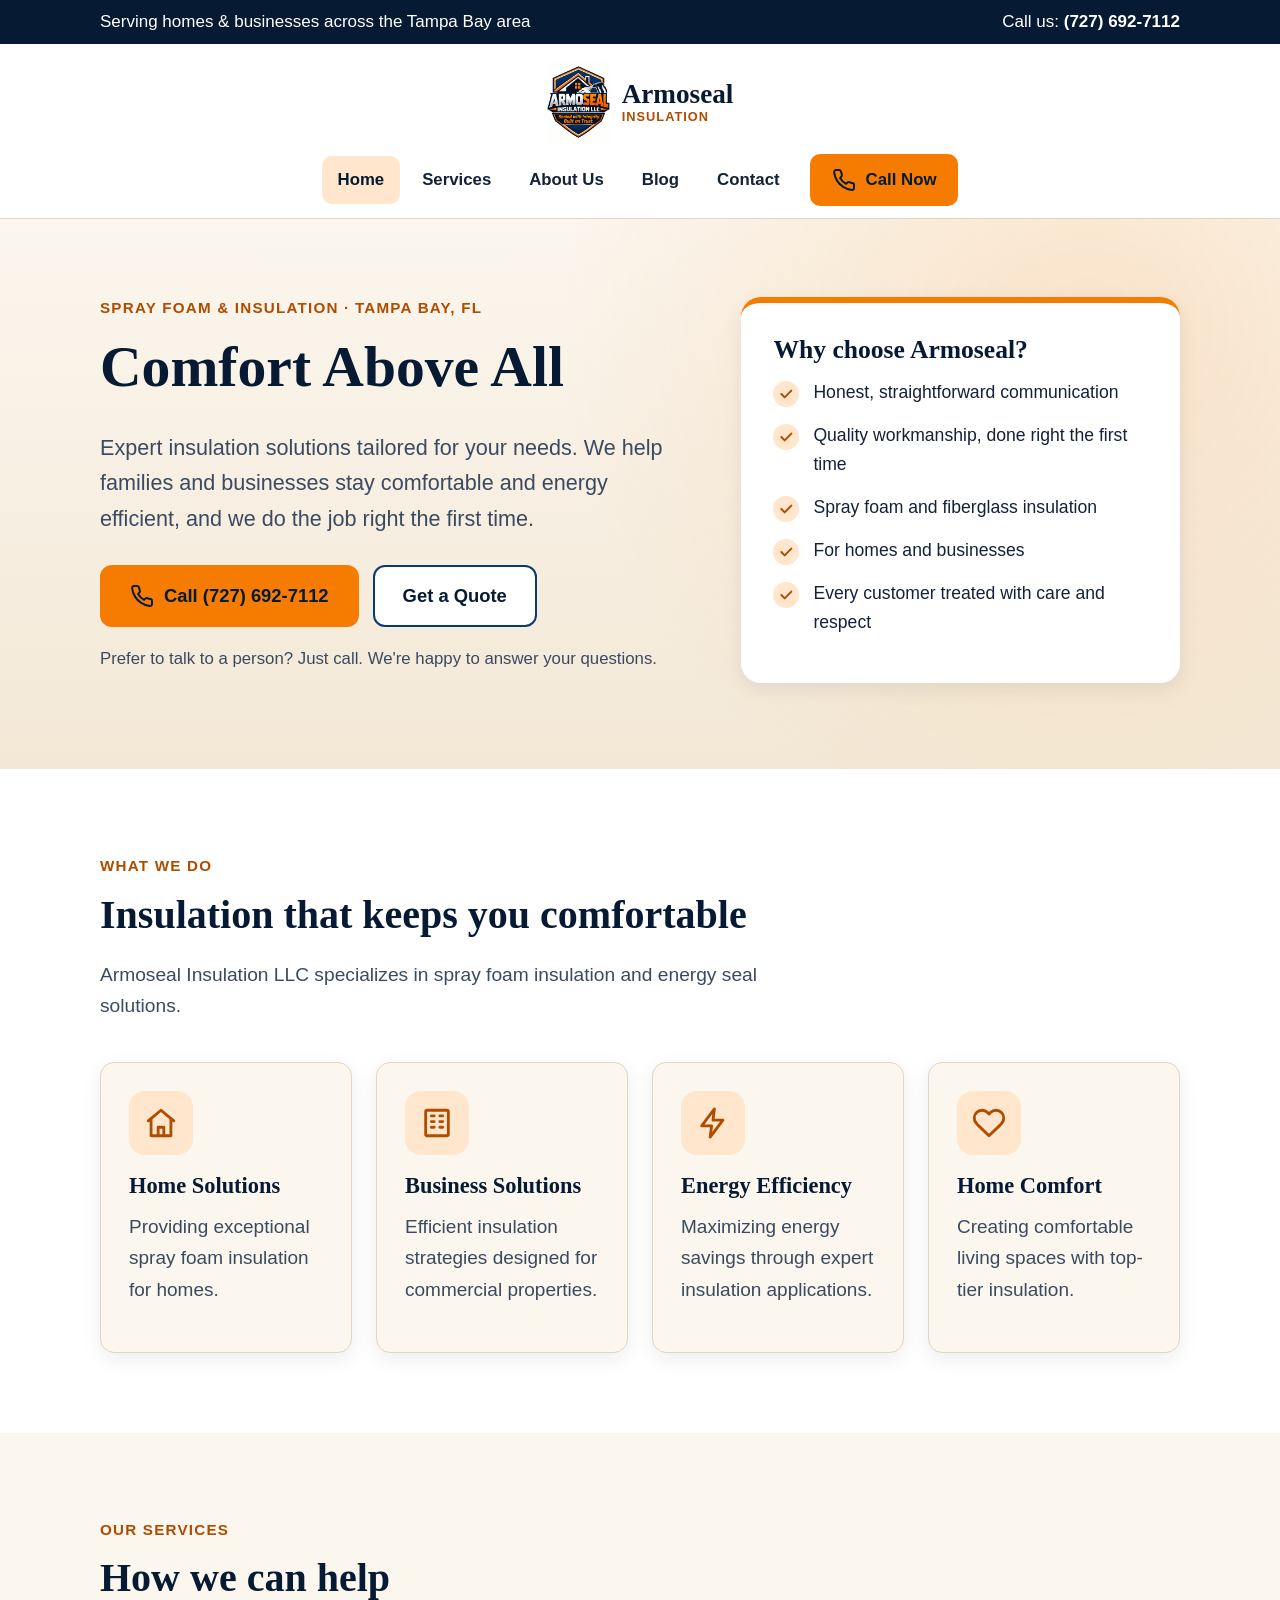
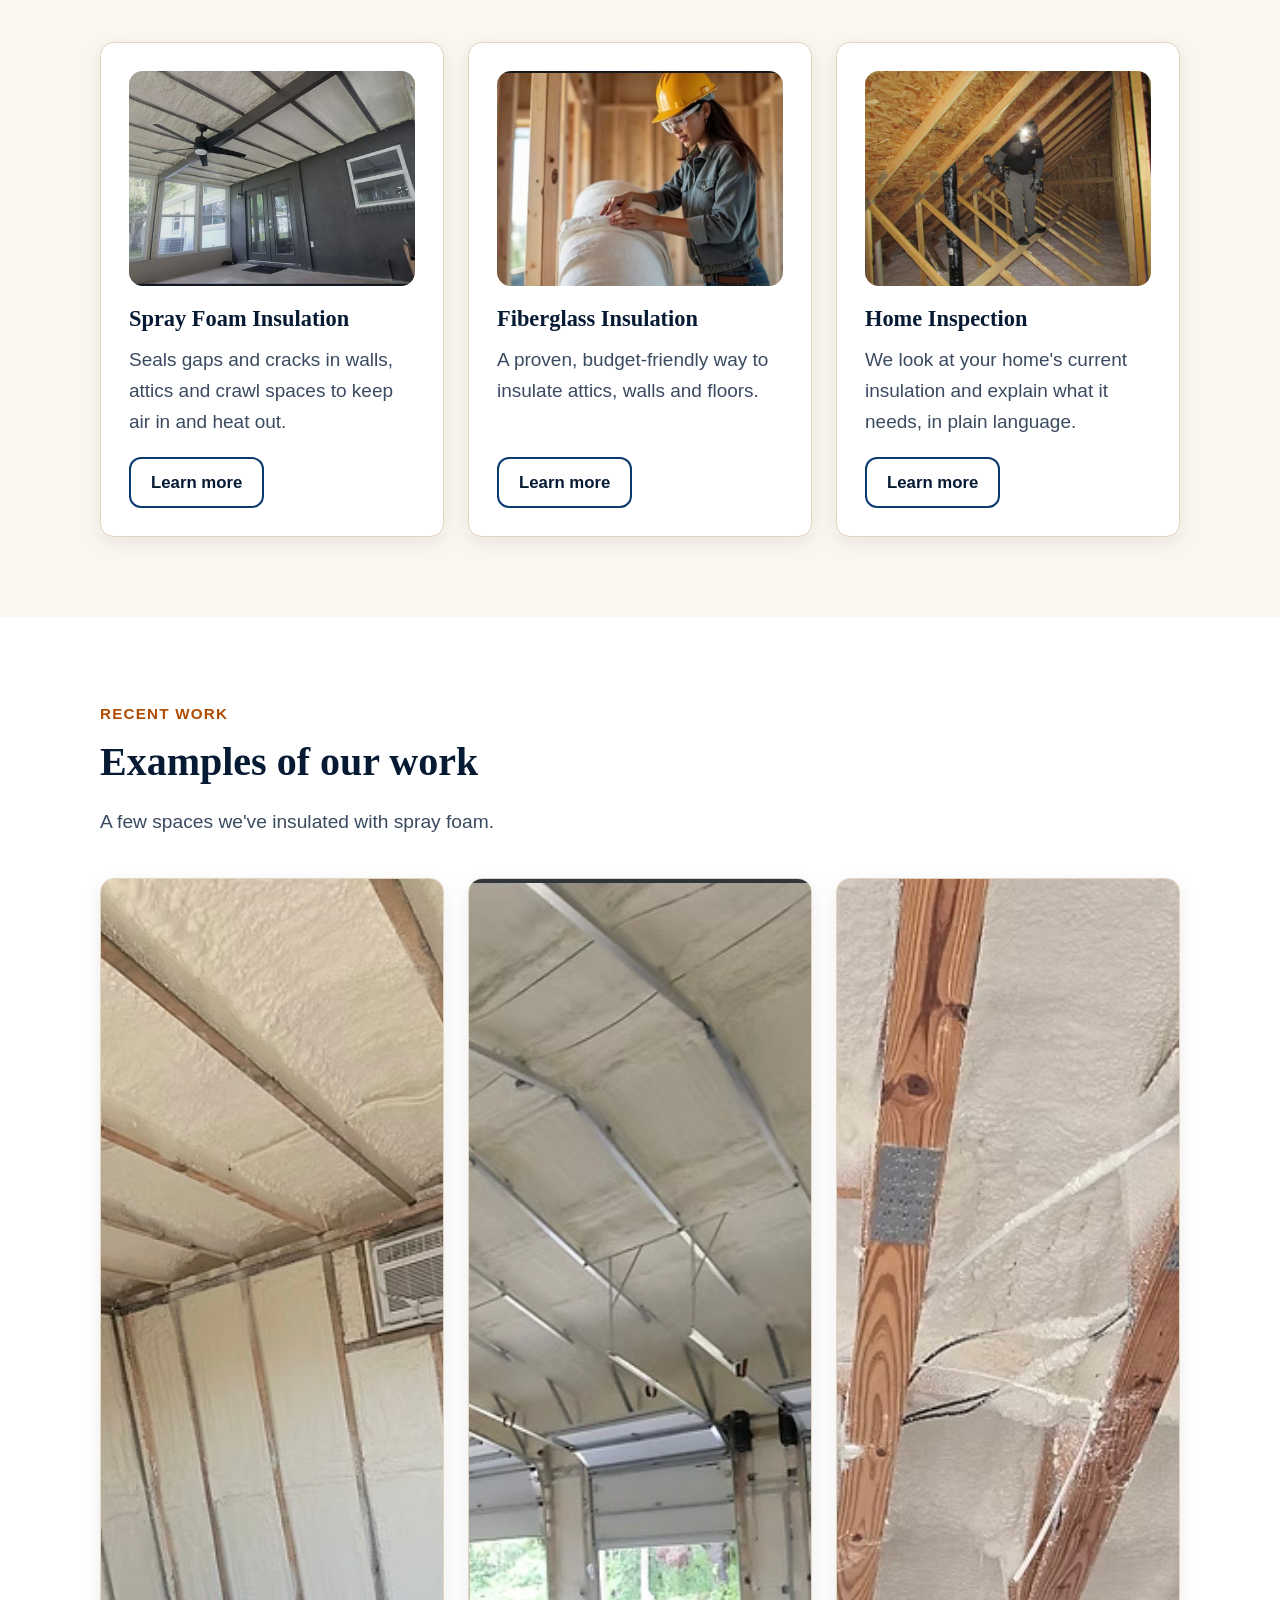
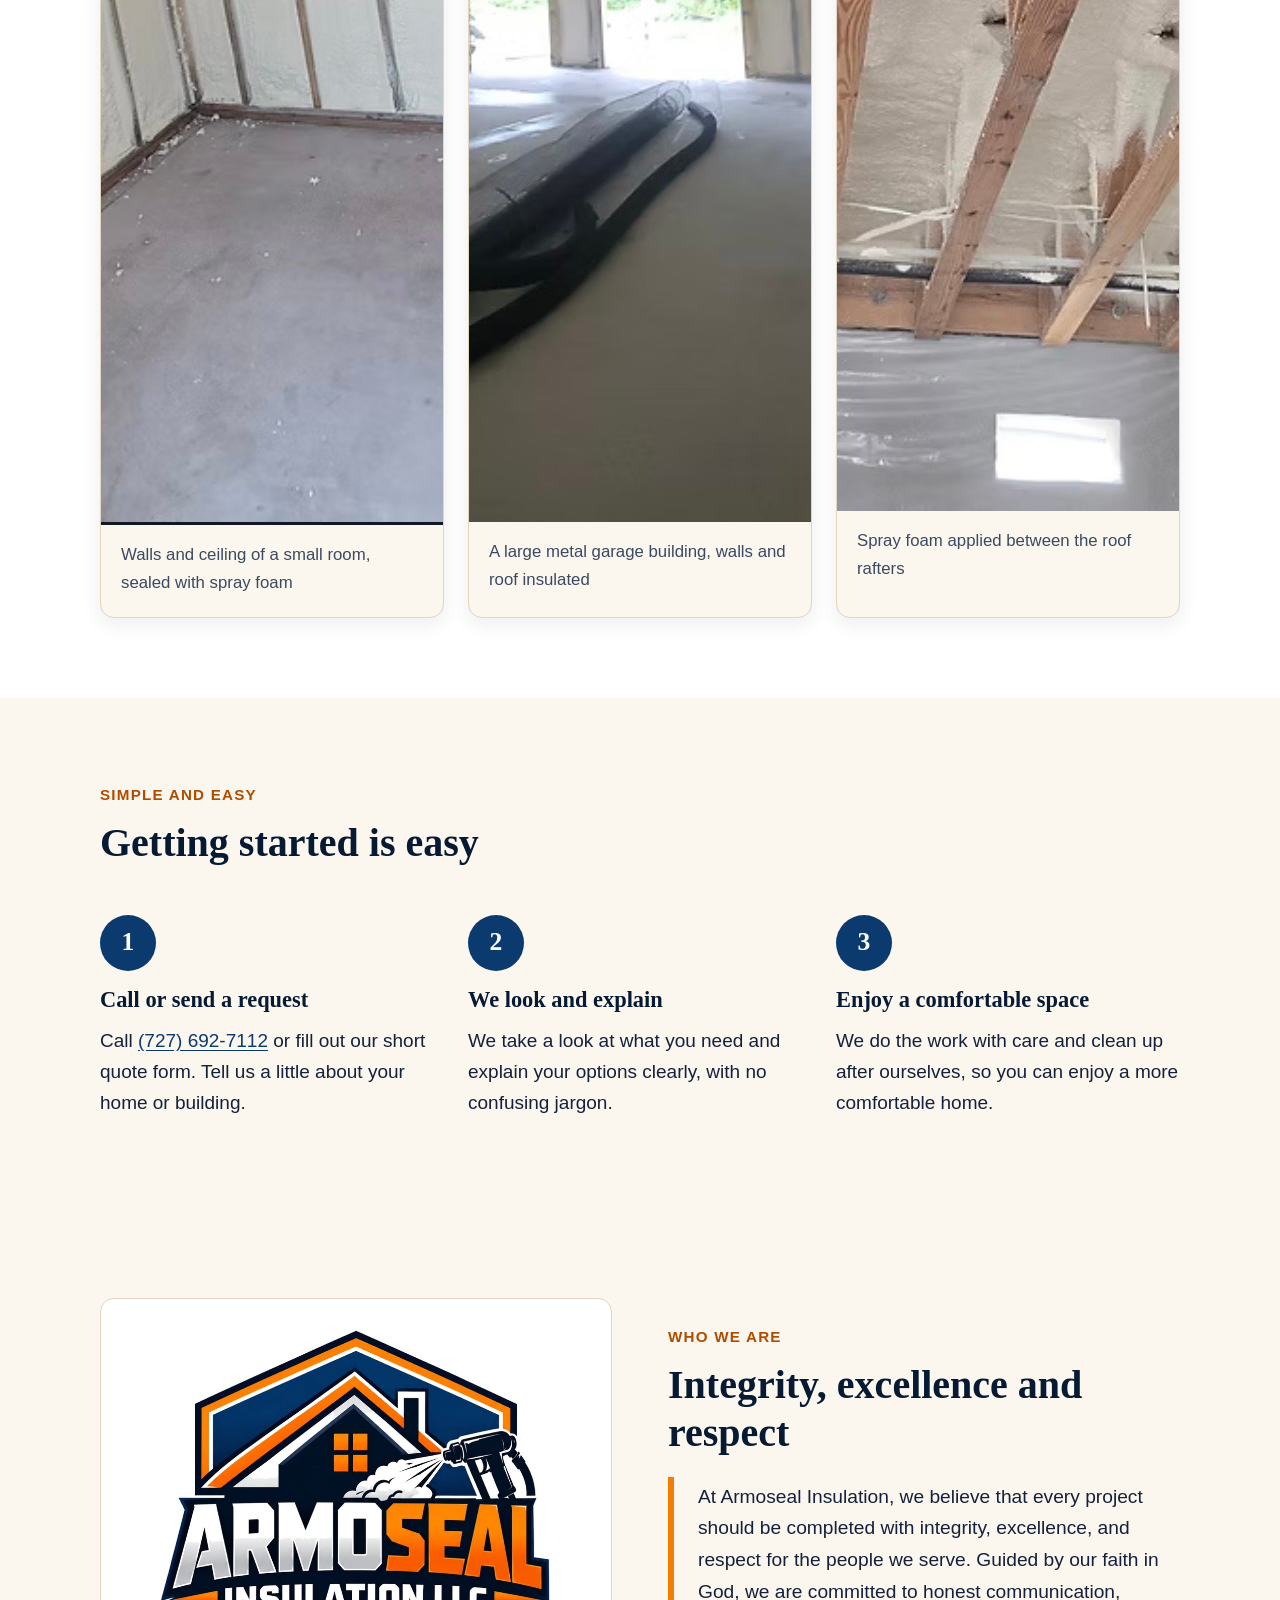
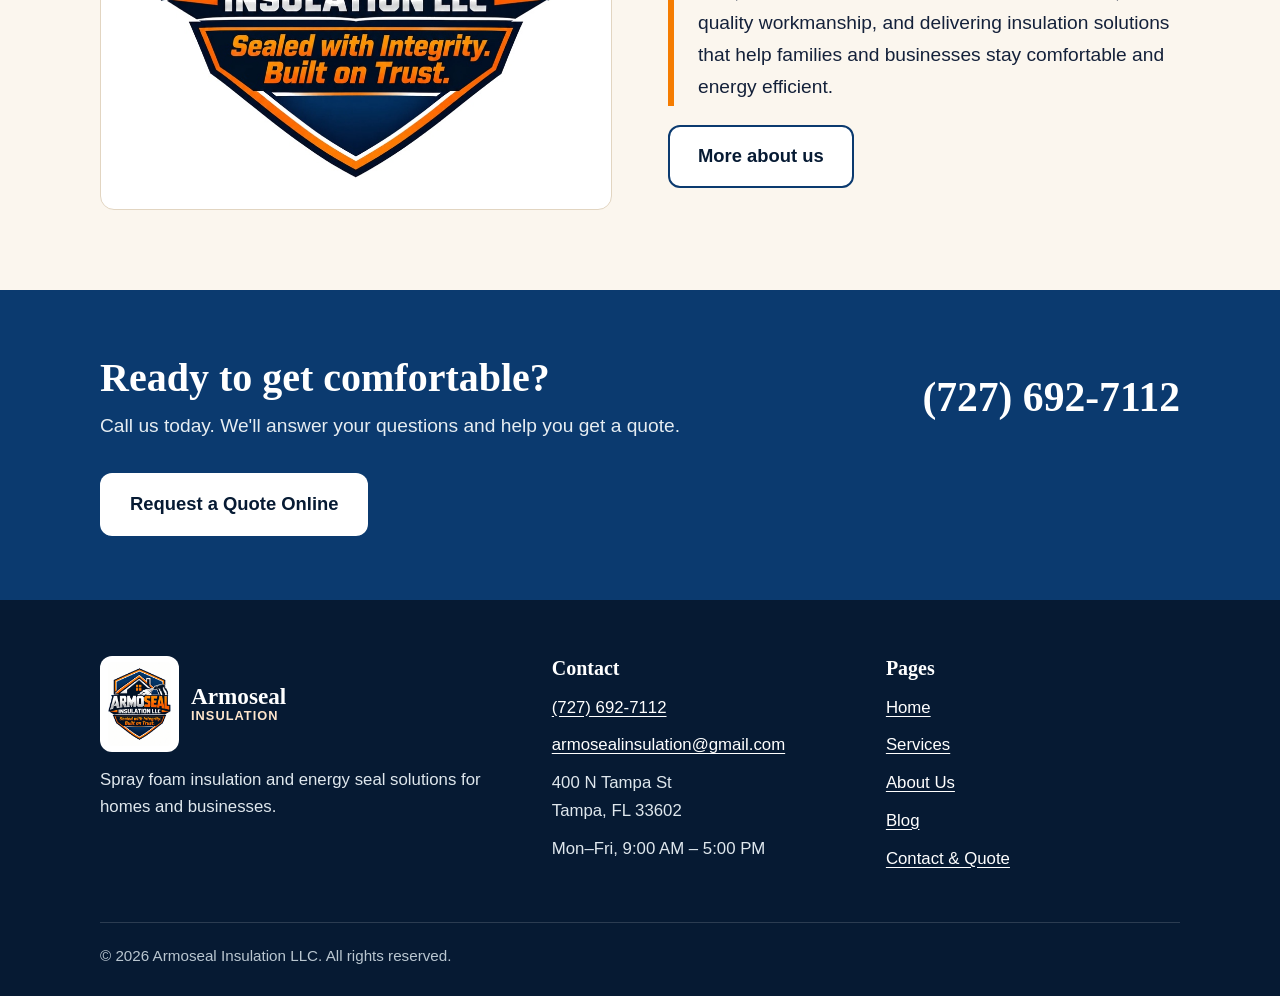
==== commit 0b659aa1: "Fix logo and photo sizing in Safari (absolute-positioned images) Co-Authored-By: Claude Opus 5.5 <no" ====
--- a/index.html
+++ b/index.html
@@ -8,7 +8,7 @@
   <meta name="theme-color" content="#061a33">
   <link rel="icon" href="images/favicon.png?v=2" type="image/png">
   <link rel="apple-touch-icon" href="images/favicon.png?v=2">
-  <link rel="stylesheet" href="css/styles.css?v=3">
+  <link rel="stylesheet" href="css/styles.css?v=4">
 </head>
 <body>
   <a class="skip-link" href="#main">Skip to main content</a>
--- a/css/styles.css
+++ b/css/styles.css
@@ -140,15 +140,17 @@
 .photo.logo-panel {
   background: #fff;
   border: 1px solid var(--line);
-  padding: 28px;
   aspect-ratio: 1 / 1;   /* square box so the whole tall logo fits, larger */
   max-width: 520px;
   width: 100%;
   justify-self: center;
 }
-.photo.logo-panel img {
-  width: 100%;
-  height: 100%;
+/* Logo sits inside the square with a 28px white margin on every side.
+   Positioned absolutely so Safari sizes it the same as Chrome. */
+.photo.logo-panel > img {
+  inset: 28px;
+  width: calc(100% - 56px);
+  height: calc(100% - 56px);
   object-fit: contain;
   object-position: center;
   mix-blend-mode: multiply; /* hides the logo file's off-white background */
@@ -362,8 +364,17 @@
   overflow: hidden;
   background: var(--sand);
   aspect-ratio: 4 / 3;
-}
-.photo img { width: 100%; height: 100%; object-fit: cover; }
+  position: relative;
+}
+/* Photos fill their box exactly. Absolute positioning makes Safari and
+   Chrome size them the same way (no clipped bottoms or empty gaps). */
+.photo > img {
+  position: absolute;
+  inset: 0;
+  width: 100%;
+  height: 100%;
+  object-fit: cover;
+}
 .photo-placeholder {
   display: grid;
   place-items: center;
